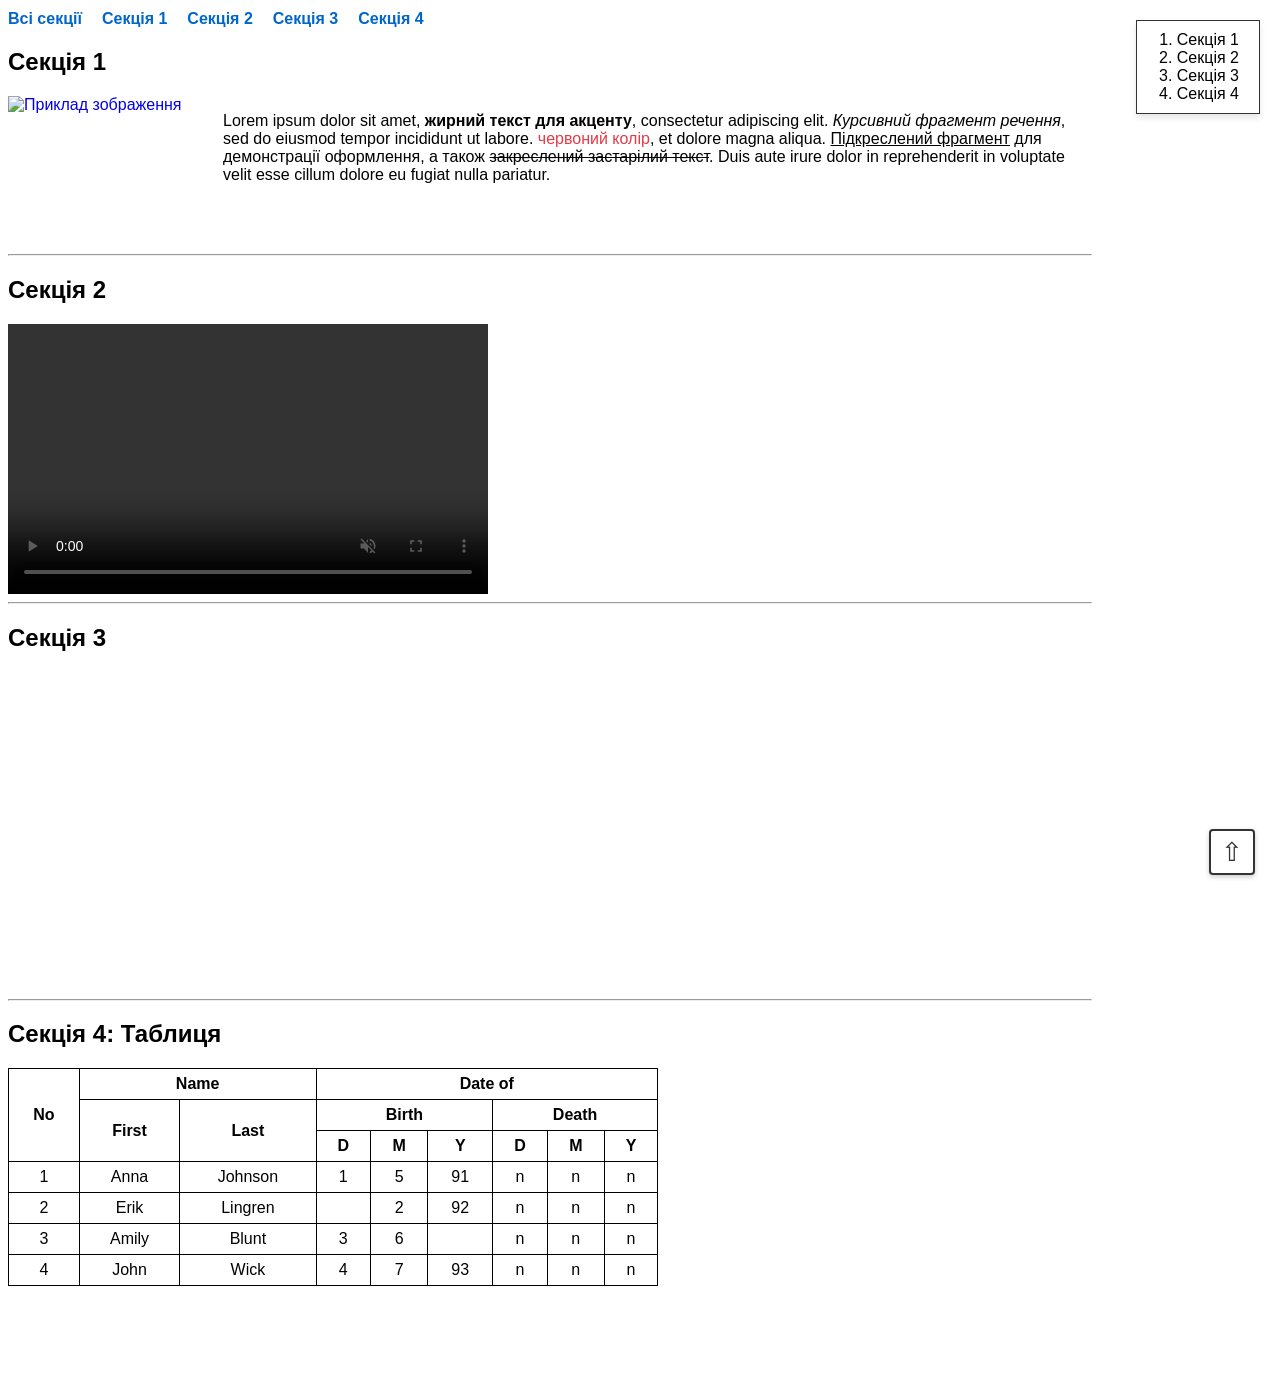
==== index.html @ f06488a3 "Initial commit" ====
<!DOCTYPE html>
<html lang="uk">
<head>
    <meta charset="UTF-8">
    <title>Всі секції — Практична 1.2</title>
    <!-- Підключення спільних та індивідуальних стилів -->
    <link rel="stylesheet" href="shared.css">
    <link rel="stylesheet" href="style.css">
    <link rel="stylesheet" href="section1/section1.css">
    <link rel="stylesheet" href="section2/section2.css">
    <link rel="stylesheet" href="section3/section3.css">
    <link rel="stylesheet" href="section4/section4.css">
</head>
<body>

    <!-- 1. Головна навігація між сторінками -->
    <nav id="main-nav">
        <ul class="main-navigation">
            <li><a href="index.html">Всі секції</a></li>
            <li><a href="section1/section1.html">Секція 1</a></li>
            <li><a href="section2/section2.html">Секція 2</a></li>
            <li><a href="section3/section3.html">Секція 3</a></li>
            <li><a href="section4/section4.html">Секція 4</a></li>
        </ul>
    </nav>

    <!-- 2. Фіксована навігація по секціях поточної сторінки -->
    <nav id="page-nav">
        <ol>
            <li><a href="#section1">Секція 1</a></li>
            <li><a href="#section2">Секція 2</a></li>
            <li><a href="#section3">Секція 3</a></li>
            <li><a href="#section4">Секція 4</a></li>
        </ol>
    </nav>

    <!-- Кнопка повернення вгору -->
    <a href="#main-nav" id="back-to-top" title="Вгору">&#8679;</a>

    <main>
        <!-- Секція 1 -->
        <section id="section1">
            <h2>Секція 1</h2>
            <div class="section1-content">
                <a href="https://google.com" target="_blank">
                    <img 
                        src="https://picsum.photos/200/150" 
                        alt="Приклад зображення" 
                        title="Відкрити Google" 
                        width="200" 
                        height="150"
                    >
                </a>
                <p>
                    Lorem ipsum dolor sit amet, <b>жирний текст для акценту</b>, consectetur adipiscing elit. 
                    <i>Курсивний фрагмент речення</i>, sed do eiusmod tempor incididunt ut labore. 
                    <span class="highlight">червоний колір</span>, et dolore magna aliqua. 
                    <u>Підкреслений фрагмент</u> для демонстрації оформлення, а також 
                    <del>закреслений застарілий текст</del>. Duis aute irure dolor in reprehenderit in voluptate velit esse cillum dolore eu fugiat nulla pariatur.
                </p>
            </div>
        </section>

        <hr>

        <!-- Секція 2 -->
        <section id="section2">
            <h2>Секція 2</h2>
            <video src="big_buck_bunny_720p_1mb.mp4" width="480" height="270" autoplay loop muted controls>
                Ваш браузер не підтримує відтворення відео.
            </video>
        </section>

        <hr>

        <!-- Секція 3 -->
        <section id="section3">
            <h2>Секція 3</h2>
            <iframe 
                width="560" 
                height="315" 
                src="https://www.youtube.com/embed/iXLxaa2UKbU?start=60&end=70&autoplay=1&mute=1&loop=1&playlist=iXLxaa2UKbU" 
                title="YouTube video player" 
                frameborder="0" 
                allow="accelerometer; autoplay; clipboard-write; encrypted-media; gyroscope; picture-in-picture; web-share" 
                referrerpolicy="strict-origin-when-cross-origin" 
                allowfullscreen>
            </iframe>
        </section>

        <hr>

        <!-- Секція 4 (Таблиця) -->
        <section id="section4">
            <h2>Секція 4: Таблиця</h2>
            <table class="custom-table">
                <thead>
                    <tr>
                        <th rowspan="3">No</th>
                        <th colspan="2">Name</th>
                        <th colspan="6">Date of</th>
                    </tr>
                    <tr>
                        <th rowspan="2">First</th>
                        <th rowspan="2">Last</th>
                        <th colspan="3">Birth</th>
                        <th colspan="3">Death</th>
                    </tr>
                    <tr>
                        <th>D</th>
                        <th>M</th>
                        <th>Y</th>
                        <th>D</th>
                        <th>M</th>
                        <th>Y</th>
                    </tr>
                </thead>
                <tbody>
                    <tr>
                        <td>1</td>
                        <td>Anna</td>
                        <td>Johnson</td>
                        <td>1</td>
                        <td>5</td>
                        <td>91</td>
                        <td>n</td>
                        <td>n</td>
                        <td>n</td>
                    </tr>
                    <tr>
                        <td>2</td>
                        <td>Erik</td>
                        <td>Lingren</td>
                        <td></td>
                        <td>2</td>
                        <td>92</td>
                        <td>n</td>
                        <td>n</td>
                        <td>n</td>
                    </tr>
                    <tr>
                        <td>3</td>
                        <td>Amily</td>
                        <td>Blunt</td>
                        <td>3</td>
                        <td>6</td>
                        <td></td>
                        <td>n</td>
                        <td>n</td>
                        <td>n</td>
                    </tr>
                    <tr>
                        <td>4</td>
                        <td>John</td>
                        <td>Wick</td>
                        <td>4</td>
                        <td>7</td>
                        <td>93</td>
                        <td>n</td>
                        <td>n</td>
                        <td>n</td>
                    </tr>
                </tbody>
            </table>
        </section>
    </main>

</body>
</html>
---- shared.css ----
html {
    scroll-behavior: smooth;
    font-family: Arial, sans-serif;
}

ul.main-navigation {
    display: flex;
    gap: 20px;
    list-style-type: none;
    padding: 0;
    margin: 10px 0 20px 0;
}

ul.main-navigation a {
    text-decoration: none;
    color: #0066cc;
    font-weight: bold;
}

ul.main-navigation a:hover {
    text-decoration: underline;
}
---- style.css ----
#page-nav {
    position: fixed;
    top: 20px;
    right: 20px;
    background-color: #ffffff;
    border: 1px solid #333333;
    padding: 10px 20px;
    box-shadow: 0 4px 6px rgba(0, 0, 0, 0.1);
    z-index: 1000;
}

#page-nav ol {
    margin: 0;
    padding-left: 20px;
}

#page-nav a {
    text-decoration: none;
    color: #000;
}

#page-nav a:hover {
    color: #0066cc;
}

#back-to-top {
    position: fixed;
    bottom: 25px;
    right: 25px;
    width: 42px;
    height: 42px;
    border: 2px solid #333;
    background-color: #fff;
    color: #333;
    font-size: 26px;
    display: flex;
    align-items: center;
    justify-content: center;
    text-decoration: none;
    border-radius: 4px;
    box-shadow: 0 2px 5px rgba(0,0,0,0.2);
    z-index: 1000;
}

#back-to-top:hover {
    background-color: #f0f0f0;
}

main {
    margin-right: 180px;
    padding-bottom: 80px;
}
---- section1/section1.css ----
.section1-content {
    overflow: hidden;
}

.section1-content img {
    float: left;
    margin-right: 15px;
}

.highlight {
    color: #e63946;
}
---- section2/section2.css ----
video {
    display: block;
    max-width: 100%;
}
---- section3/section3.css ----
iframe {
    border: none;
}
---- section4/section4.css ----
table.custom-table {
    border-collapse: collapse; 
    width: 650px;             
    text-align: center;
}

table.custom-table, 
table.custom-table th, 
table.custom-table td {
    border: 1px solid black;   
    padding: 6px 10px;
}
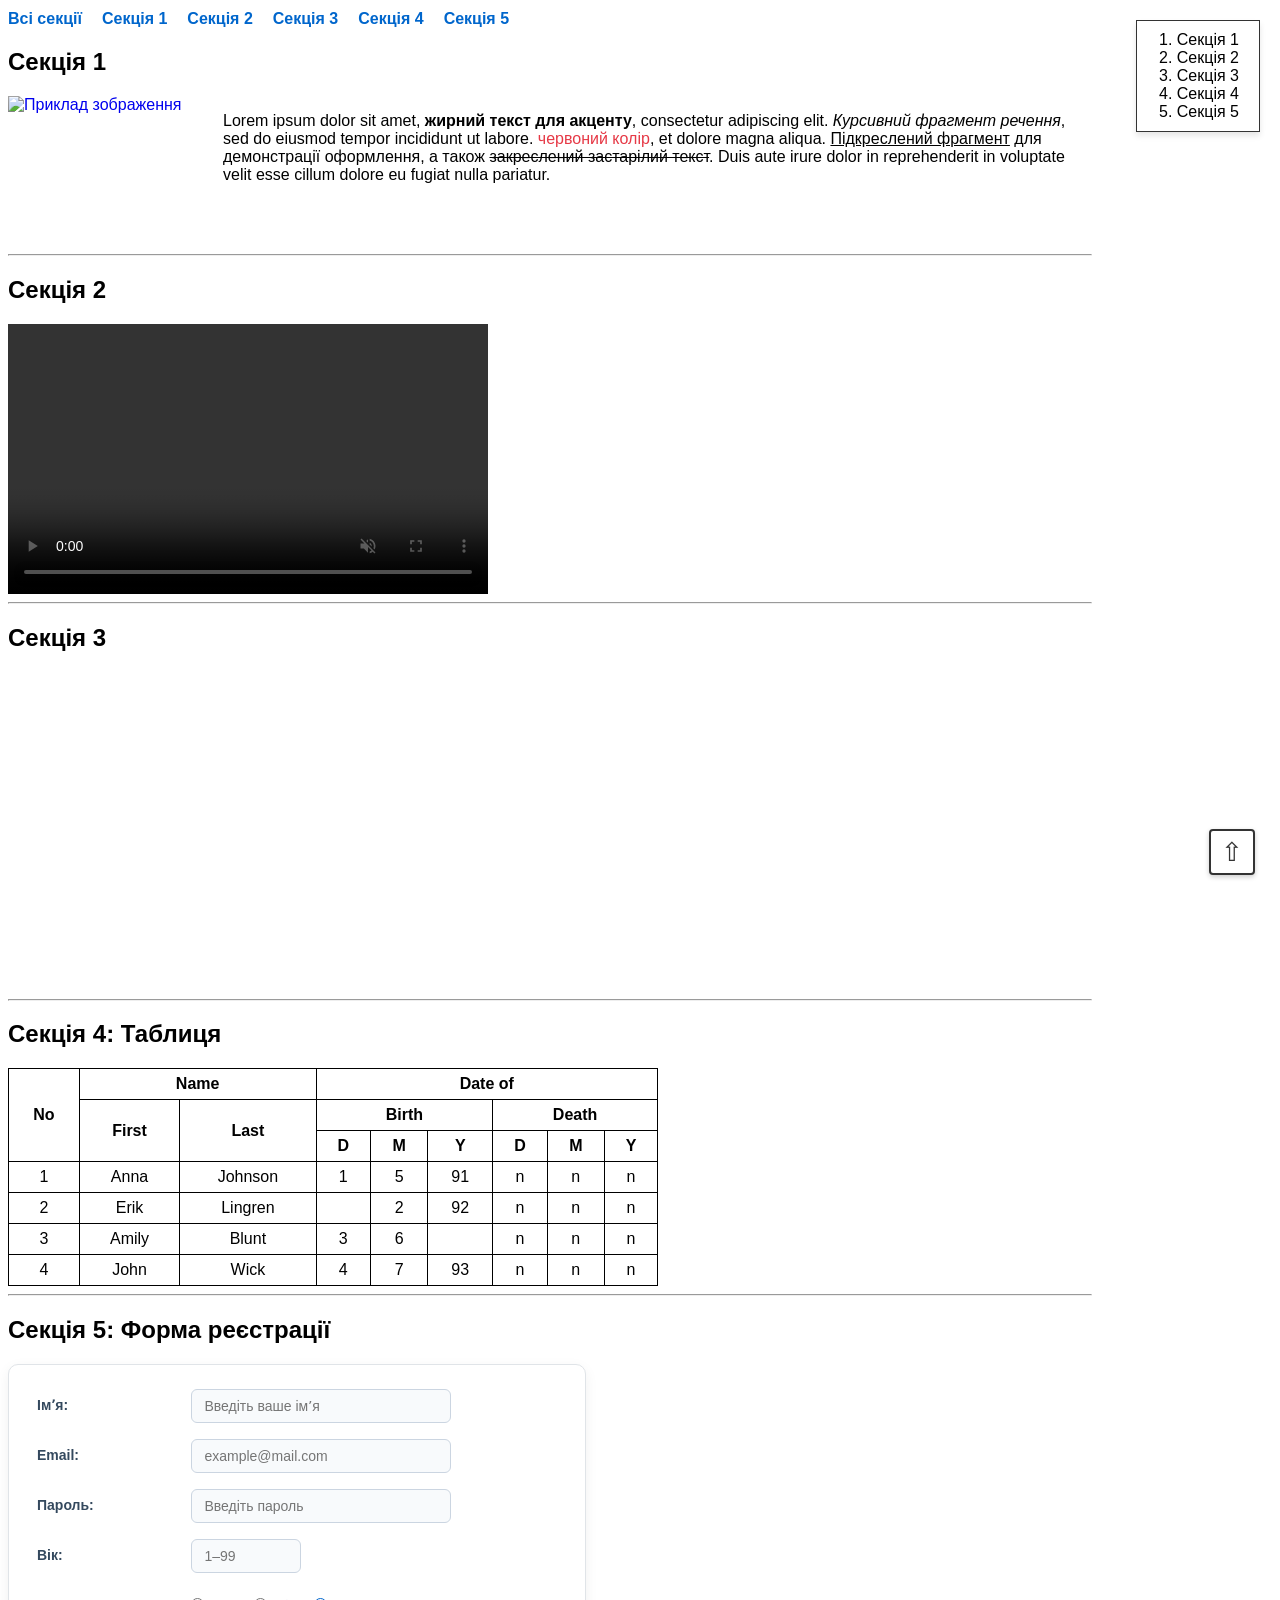
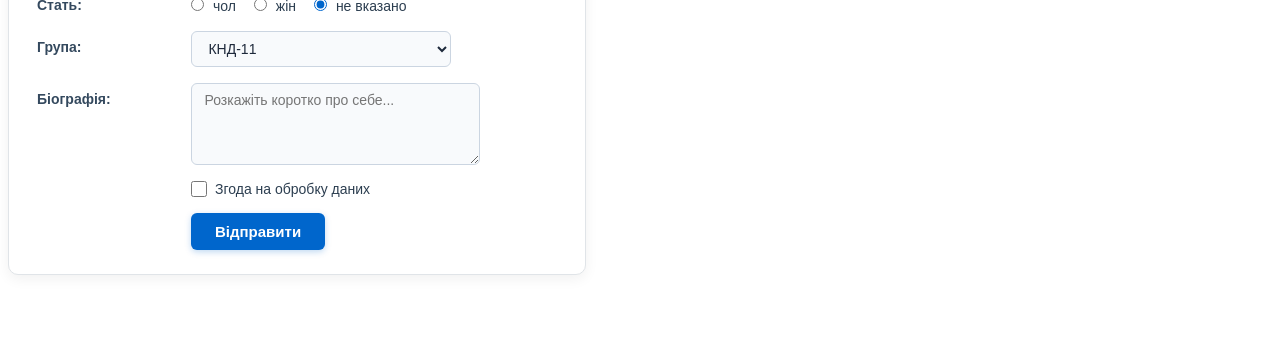
==== commit 15b1c6d5: "Done practice 1.3 - add form; - refactor style.css and index.html; - add section5" ====
--- a/index.html
+++ b/index.html
@@ -2,7 +2,7 @@
 <html lang="uk">
 <head>
     <meta charset="UTF-8">
-    <title>Всі секції — Практична 1.2</title>
+    <title>Всі секції — Практична 1.3</title>
     <!-- Підключення спільних та індивідуальних стилів -->
     <link rel="stylesheet" href="shared.css">
     <link rel="stylesheet" href="style.css">
@@ -10,6 +10,7 @@
     <link rel="stylesheet" href="section2/section2.css">
     <link rel="stylesheet" href="section3/section3.css">
     <link rel="stylesheet" href="section4/section4.css">
+    <link rel="stylesheet" href="section5/section5.css">
 </head>
 <body>
 
@@ -21,6 +22,7 @@
             <li><a href="section2/section2.html">Секція 2</a></li>
             <li><a href="section3/section3.html">Секція 3</a></li>
             <li><a href="section4/section4.html">Секція 4</a></li>
+            <li><a href="section5/section5.html">Секція 5</a></li>
         </ul>
     </nav>
 
@@ -31,6 +33,7 @@
             <li><a href="#section2">Секція 2</a></li>
             <li><a href="#section3">Секція 3</a></li>
             <li><a href="#section4">Секція 4</a></li>
+            <li><a href="#section5">Секція 5</a></li>
         </ol>
     </nav>
 
@@ -163,6 +166,81 @@
                 </tbody>
             </table>
         </section>
+
+        <hr>
+
+        <!-- Секція 5 (Форма) -->
+        <section id="section5">
+            <h2>Секція 5: Форма реєстрації</h2>
+            <form class="registration-form" action="#" method="post">
+                <!-- 1. Імʼя -->
+                <div class="input-row">
+                    <label class="wide-label" for="username">Імʼя:</label>
+                    <input type="text" id="username" name="username" maxlength="20" placeholder="Введіть ваше імʼя" required>
+                </div>
+
+                <!-- 2. Email -->
+                <div class="input-row">
+                    <label class="wide-label" for="email">Email:</label>
+                    <input type="email" id="email" name="email" placeholder="example@mail.com" required>
+                </div>
+
+                <!-- 3. Пароль -->
+                <div class="input-row">
+                    <label class="wide-label" for="password">Пароль:</label>
+                    <input type="password" id="password" name="password" placeholder="Введіть пароль" required>
+                </div>
+
+                <!-- 4. Вік -->
+                <div class="input-row">
+                    <label class="wide-label" for="age">Вік:</label>
+                    <input type="number" id="age" name="age" min="1" max="99" placeholder="1–99">
+                </div>
+
+                <!-- 5. Стать (Radio Buttons) -->
+                <div class="input-row">
+                    <label class="wide-label" for="gender-male">Стать:</label>
+                    <span class="radio-group">
+                        <input type="radio" id="gender-male" name="gender" value="male">
+                        <label for="gender-male">чол</label>
+
+                        <input type="radio" id="gender-female" name="gender" value="female">
+                        <label for="gender-female">жін</label>
+
+                        <input type="radio" id="gender-not-specified" name="gender" value="not_specified" checked>
+                        <label for="gender-not-specified">не вказано</label>
+                    </span>
+                </div>
+
+                <!-- 6. Група (Select) -->
+                <div class="input-row">
+                    <label class="wide-label" for="group">Група:</label>
+                    <select id="group" name="group">
+                        <option value="КНД-11">КНД-11</option>
+                        <option value="КНД-12">КНД-12</option>
+                        <option value="КНД-13">КНД-13</option>
+                        <option value="КНД-14">КНД-14</option>
+                    </select>
+                </div>
+
+                <!-- 7. Біографія (Textarea) -->
+                <div class="input-row">
+                    <label class="wide-label" for="bio">Біографія:</label>
+                    <textarea id="bio" name="bio" rows="4" cols="30" placeholder="Розкажіть коротко про себе..."></textarea>
+                </div>
+
+                <!-- 8. Згода на обробку даних (Checkbox) -->
+                <div class="input-row checkbox-row">
+                    <input type="checkbox" id="consent" name="consent" required>
+                    <label for="consent">Згода на обробку даних</label>
+                </div>
+
+                <!-- 9. Кнопка відправки -->
+                <div class="input-row submit-row">
+                    <button type="submit">Відправити</button>
+                </div>
+            </form>
+        </section>
     </main>
 
 </body>
--- a/style.css
+++ b/style.css
@@ -49,4 +49,142 @@
 main {
     margin-right: 180px;
     padding-bottom: 80px;
+}
+
+/* Стилізація форми (Практична 1.3) */
+.registration-form {
+    max-width: 520px;
+    background-color: #ffffff;
+    padding: 24px 28px;
+    border: 1px solid #e0e4e8;
+    border-radius: 10px;
+    box-shadow: 0 4px 14px rgba(0, 0, 0, 0.06);
+    font-family: 'Segoe UI', Roboto, Arial, sans-serif;
+    color: #2c3e50;
+}
+
+.input-row {
+    margin-bottom: 16px;
+}
+
+.wide-label {
+    display: inline-block;
+    width: 150px;
+    font-weight: 600;
+    font-size: 14px;
+    color: #34495e;
+    vertical-align: top;
+    padding-top: 8px;
+    cursor: pointer;
+}
+
+.input-row input[type="text"],
+.input-row input[type="email"],
+.input-row input[type="password"],
+.input-row input[type="number"],
+.input-row select,
+.input-row textarea {
+    padding: 8px 12px;
+    border: 1px solid #cbd5e1;
+    border-radius: 6px;
+    font-family: inherit;
+    font-size: 14px;
+    color: #1e293b;
+    background-color: #f8fafc;
+    transition: border-color 0.2s ease, box-shadow 0.2s ease, background-color 0.2s ease;
+    box-sizing: border-box;
+}
+
+.input-row input[type="text"],
+.input-row input[type="email"],
+.input-row input[type="password"],
+.input-row select {
+    width: 260px;
+}
+
+.input-row input[type="number"] {
+    width: 110px;
+}
+
+.input-row textarea {
+    vertical-align: top;
+    resize: vertical;
+}
+
+.input-row input[type="text"]:focus,
+.input-row input[type="email"]:focus,
+.input-row input[type="password"]:focus,
+.input-row input[type="number"]:focus,
+.input-row select:focus,
+.input-row textarea:focus {
+    outline: none;
+    border-color: #0066cc;
+    background-color: #ffffff;
+    box-shadow: 0 0 0 3px rgba(0, 102, 204, 0.15);
+}
+
+.radio-group {
+    display: inline-block;
+    padding-top: 8px;
+}
+
+.radio-group input[type="radio"] {
+    margin: 0 4px 0 0;
+    accent-color: #0066cc;
+    cursor: pointer;
+}
+
+.radio-group label {
+    margin-right: 14px;
+    font-size: 14px;
+    cursor: pointer;
+}
+
+.checkbox-row {
+    padding-left: 154px;
+    display: flex;
+    align-items: center;
+    gap: 8px;
+}
+
+.checkbox-row input[type="checkbox"] {
+    width: 16px;
+    height: 16px;
+    accent-color: #0066cc;
+    cursor: pointer;
+    margin: 0;
+}
+
+.checkbox-row label {
+    font-size: 14px;
+    cursor: pointer;
+    user-select: none;
+}
+
+.submit-row {
+    padding-left: 154px;
+    margin-bottom: 0;
+}
+
+.input-row button[type="submit"] {
+    padding: 10px 24px;
+    background-color: #0066cc;
+    color: #ffffff;
+    font-family: inherit;
+    font-size: 15px;
+    font-weight: 600;
+    border: none;
+    border-radius: 6px;
+    cursor: pointer;
+    box-shadow: 0 2px 6px rgba(0, 102, 204, 0.25);
+    transition: background-color 0.2s ease, transform 0.1s ease, box-shadow 0.2s ease;
+}
+
+.input-row button[type="submit"]:hover {
+    background-color: #0052a3;
+    box-shadow: 0 4px 10px rgba(0, 102, 204, 0.35);
+}
+
+.input-row button[type="submit"]:active {
+    transform: translateY(1px);
 }
--- a/section5/section5.css
+++ b/section5/section5.css
@@ -0,0 +1,136 @@
+.registration-form {
+    max-width: 520px;
+    background-color: #ffffff;
+    padding: 24px 28px;
+    border: 1px solid #e0e4e8;
+    border-radius: 10px;
+    box-shadow: 0 4px 14px rgba(0, 0, 0, 0.06);
+    font-family: 'Segoe UI', Roboto, Arial, sans-serif;
+    color: #2c3e50;
+}
+
+.input-row {
+    margin-bottom: 16px;
+}
+
+.wide-label {
+    display: inline-block;
+    width: 150px;
+    font-weight: 600;
+    font-size: 14px;
+    color: #34495e;
+    vertical-align: top;
+    padding-top: 8px;
+    cursor: pointer;
+}
+
+.input-row input[type="text"],
+.input-row input[type="email"],
+.input-row input[type="password"],
+.input-row input[type="number"],
+.input-row select,
+.input-row textarea {
+    padding: 8px 12px;
+    border: 1px solid #cbd5e1;
+    border-radius: 6px;
+    font-family: inherit;
+    font-size: 14px;
+    color: #1e293b;
+    background-color: #f8fafc;
+    transition: border-color 0.2s ease, box-shadow 0.2s ease, background-color 0.2s ease;
+    box-sizing: border-box;
+}
+
+.input-row input[type="text"],
+.input-row input[type="email"],
+.input-row input[type="password"],
+.input-row select {
+    width: 260px;
+}
+
+.input-row input[type="number"] {
+    width: 110px;
+}
+
+.input-row textarea {
+    vertical-align: top;
+    resize: vertical;
+}
+
+.input-row input[type="text"]:focus,
+.input-row input[type="email"]:focus,
+.input-row input[type="password"]:focus,
+.input-row input[type="number"]:focus,
+.input-row select:focus,
+.input-row textarea:focus {
+    outline: none;
+    border-color: #0066cc;
+    background-color: #ffffff;
+    box-shadow: 0 0 0 3px rgba(0, 102, 204, 0.15);
+}
+
+.radio-group {
+    display: inline-block;
+    padding-top: 8px;
+}
+
+.radio-group input[type="radio"] {
+    margin: 0 4px 0 0;
+    accent-color: #0066cc;
+    cursor: pointer;
+}
+
+.radio-group label {
+    margin-right: 14px;
+    font-size: 14px;
+    cursor: pointer;
+}
+
+.checkbox-row {
+    padding-left: 154px;
+    display: flex;
+    align-items: center;
+    gap: 8px;
+}
+
+.checkbox-row input[type="checkbox"] {
+    width: 16px;
+    height: 16px;
+    accent-color: #0066cc;
+    cursor: pointer;
+    margin: 0;
+}
+
+.checkbox-row label {
+    font-size: 14px;
+    cursor: pointer;
+    user-select: none;
+}
+
+.submit-row {
+    padding-left: 154px;
+    margin-bottom: 0;
+}
+
+.input-row button[type="submit"] {
+    padding: 10px 24px;
+    background-color: #0066cc;
+    color: #ffffff;
+    font-family: inherit;
+    font-size: 15px;
+    font-weight: 600;
+    border: none;
+    border-radius: 6px;
+    cursor: pointer;
+    box-shadow: 0 2px 6px rgba(0, 102, 204, 0.25);
+    transition: background-color 0.2s ease, transform 0.1s ease, box-shadow 0.2s ease;
+}
+
+.input-row button[type="submit"]:hover {
+    background-color: #0052a3;
+    box-shadow: 0 4px 10px rgba(0, 102, 204, 0.35);
+}
+
+.input-row button[type="submit"]:active {
+    transform: translateY(1px);
+}
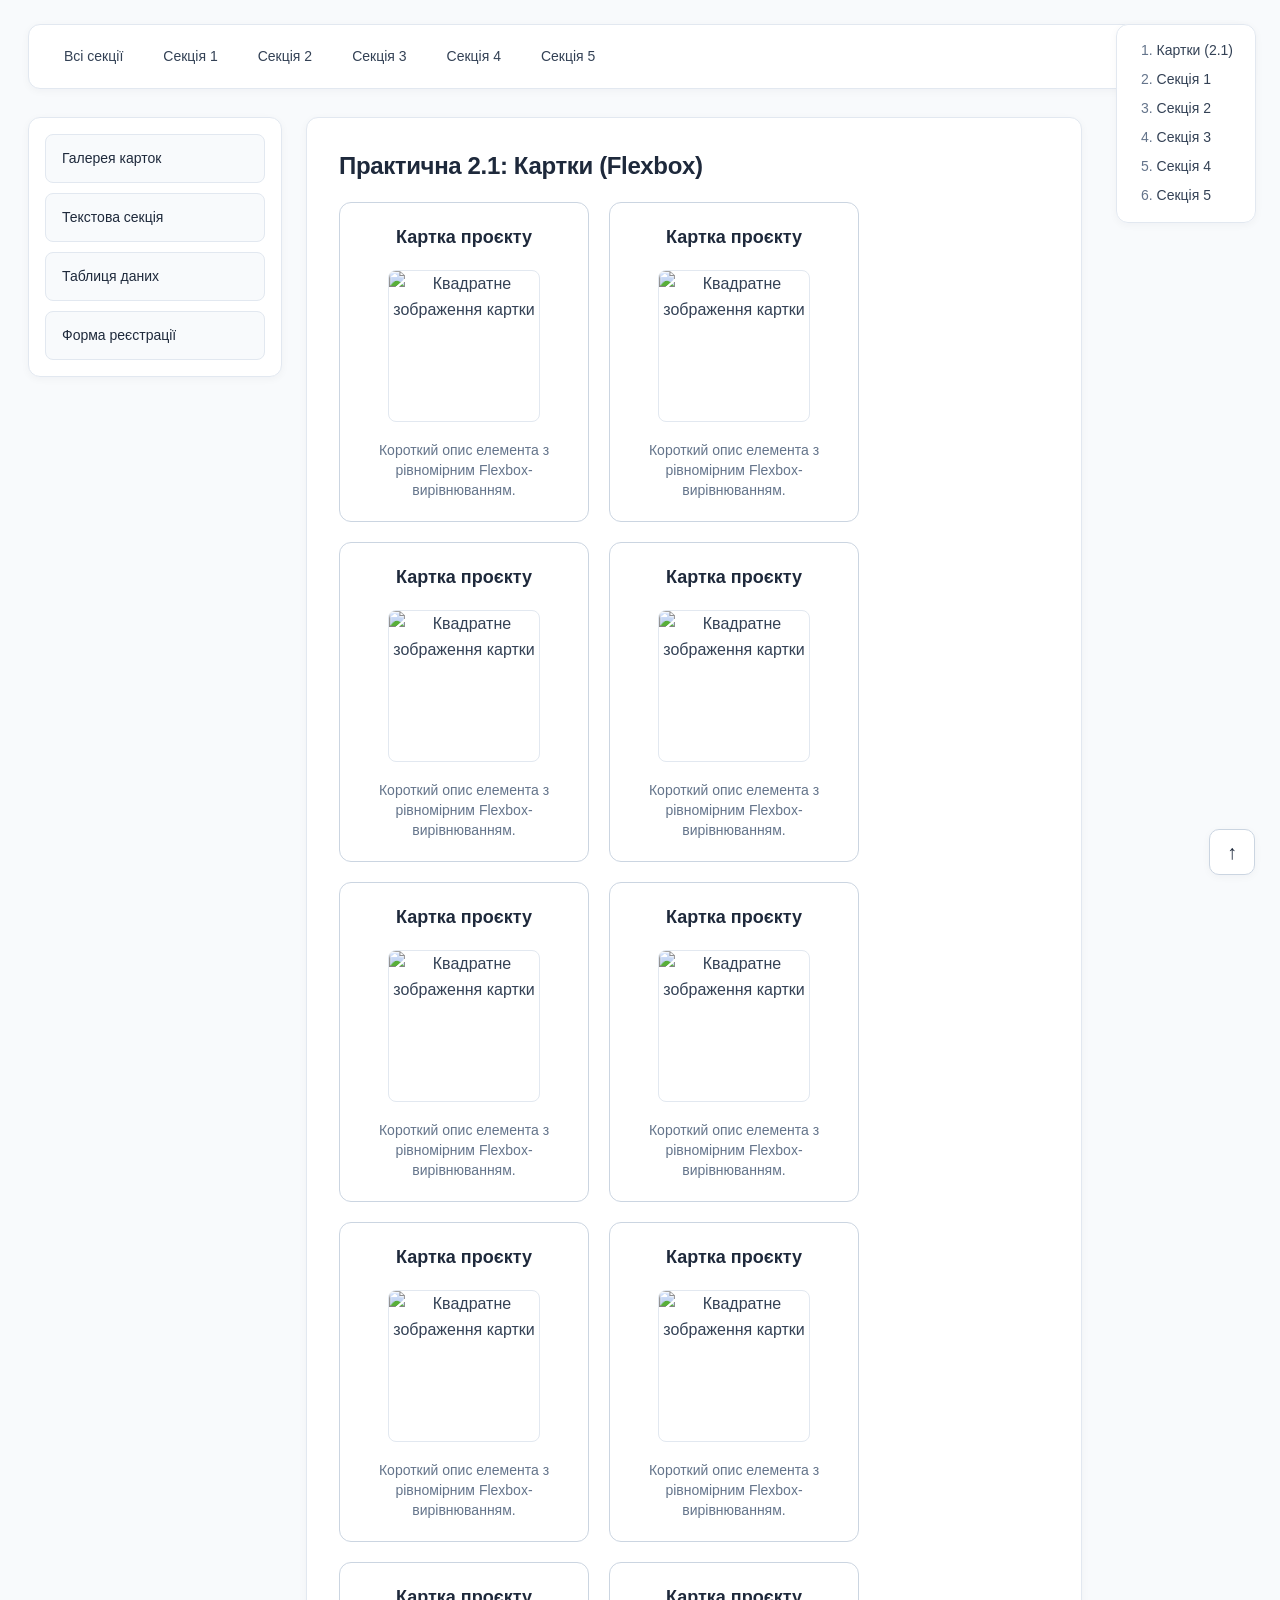
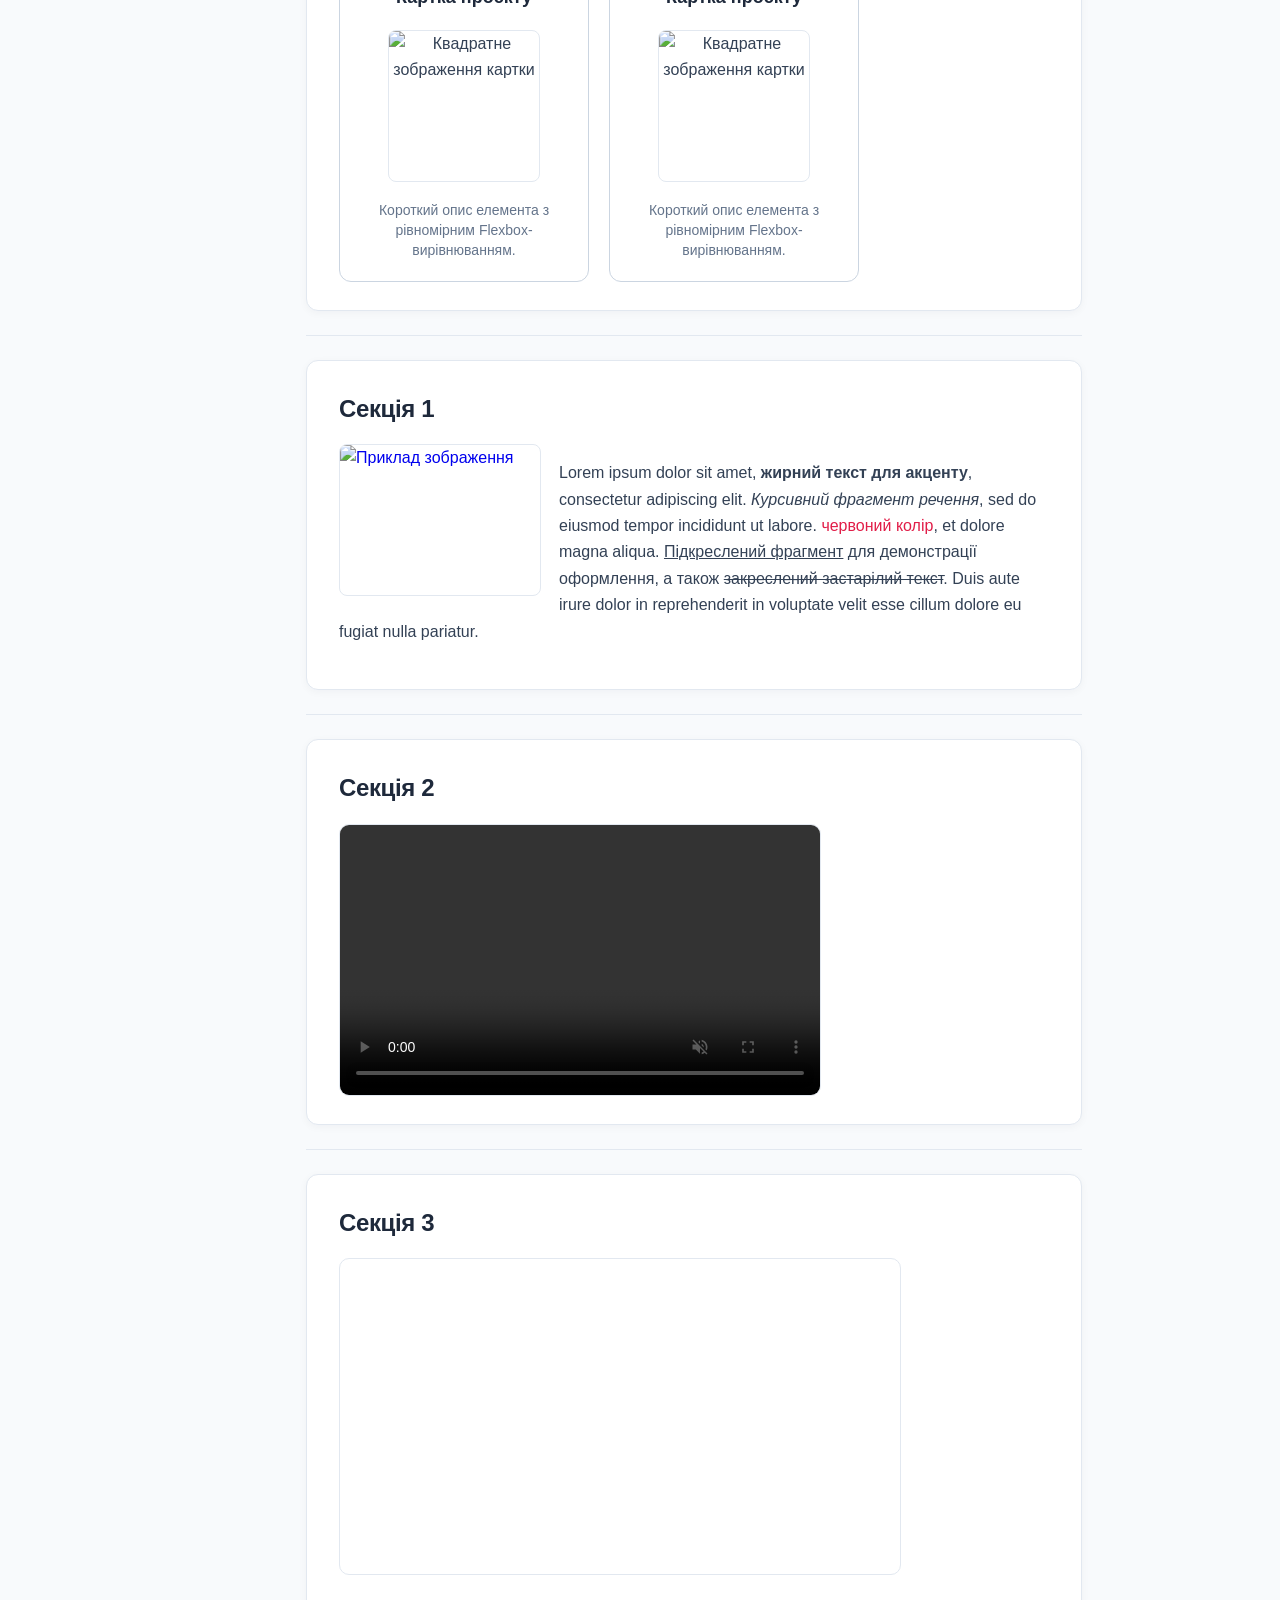
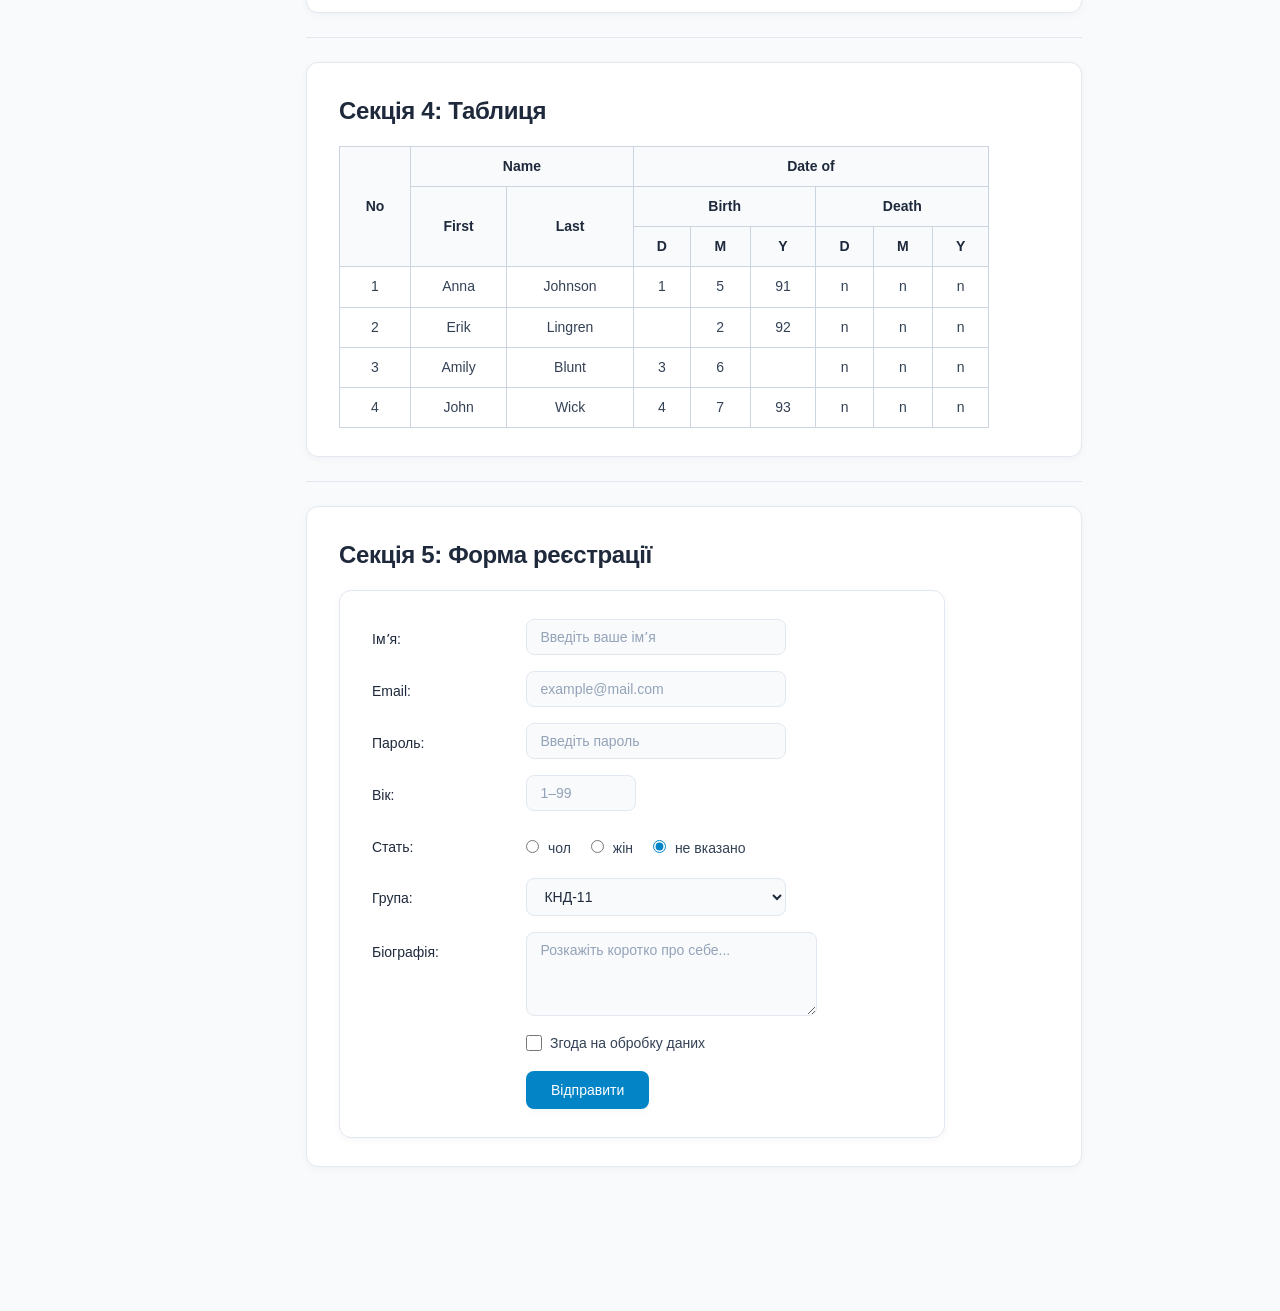
==== commit 5e4de96d: "Done practice 2.1 - add design - add javascript - refactor model of site" ====
--- a/index.html
+++ b/index.html
@@ -2,7 +2,7 @@
 <html lang="uk">
 <head>
     <meta charset="UTF-8">
-    <title>Всі секції — Практична 1.3</title>
+    <title>Всі секції — Практична 2.1</title>
     <!-- Підключення спільних та індивідуальних стилів -->
     <link rel="stylesheet" href="shared.css">
     <link rel="stylesheet" href="style.css">
@@ -29,6 +29,7 @@
     <!-- 2. Фіксована навігація по секціях поточної сторінки -->
     <nav id="page-nav">
         <ol>
+            <li><a href="#cards-section">Картки (2.1)</a></li>
             <li><a href="#section1">Секція 1</a></li>
             <li><a href="#section2">Секція 2</a></li>
             <li><a href="#section3">Секція 3</a></li>
@@ -37,211 +38,245 @@
         </ol>
     </nav>
 
-    <!-- Кнопка повернення вгору -->
-    <a href="#main-nav" id="back-to-top" title="Вгору">&#8679;</a>
-
-    <main>
-        <!-- Секція 1 -->
-        <section id="section1">
-            <h2>Секція 1</h2>
-            <div class="section1-content">
-                <a href="https://google.com" target="_blank">
-                    <img 
-                        src="https://picsum.photos/200/150" 
-                        alt="Приклад зображення" 
-                        title="Відкрити Google" 
-                        width="200" 
-                        height="150"
-                    >
-                </a>
-                <p>
-                    Lorem ipsum dolor sit amet, <b>жирний текст для акценту</b>, consectetur adipiscing elit. 
-                    <i>Курсивний фрагмент речення</i>, sed do eiusmod tempor incididunt ut labore. 
-                    <span class="highlight">червоний колір</span>, et dolore magna aliqua. 
-                    <u>Підкреслений фрагмент</u> для демонстрації оформлення, а також 
-                    <del>закреслений застарілий текст</del>. Duis aute irure dolor in reprehenderit in voluptate velit esse cillum dolore eu fugiat nulla pariatur.
-                </p>
-            </div>
-        </section>
-
-        <hr>
-
-        <!-- Секція 2 -->
-        <section id="section2">
-            <h2>Секція 2</h2>
-            <video src="big_buck_bunny_720p_1mb.mp4" width="480" height="270" autoplay loop muted controls>
-                Ваш браузер не підтримує відтворення відео.
-            </video>
-        </section>
-
-        <hr>
-
-        <!-- Секція 3 -->
-        <section id="section3">
-            <h2>Секція 3</h2>
-            <iframe 
-                width="560" 
-                height="315" 
-                src="https://www.youtube.com/embed/iXLxaa2UKbU?start=60&end=70&autoplay=1&mute=1&loop=1&playlist=iXLxaa2UKbU" 
-                title="YouTube video player" 
-                frameborder="0" 
-                allow="accelerometer; autoplay; clipboard-write; encrypted-media; gyroscope; picture-in-picture; web-share" 
-                referrerpolicy="strict-origin-when-cross-origin" 
-                allowfullscreen>
-            </iframe>
-        </section>
-
-        <hr>
-
-        <!-- Секція 4 (Таблиця) -->
-        <section id="section4">
-            <h2>Секція 4: Таблиця</h2>
-            <table class="custom-table">
-                <thead>
-                    <tr>
-                        <th rowspan="3">No</th>
-                        <th colspan="2">Name</th>
-                        <th colspan="6">Date of</th>
-                    </tr>
-                    <tr>
-                        <th rowspan="2">First</th>
-                        <th rowspan="2">Last</th>
-                        <th colspan="3">Birth</th>
-                        <th colspan="3">Death</th>
-                    </tr>
-                    <tr>
-                        <th>D</th>
-                        <th>M</th>
-                        <th>Y</th>
-                        <th>D</th>
-                        <th>M</th>
-                        <th>Y</th>
-                    </tr>
-                </thead>
-                <tbody>
-                    <tr>
-                        <td>1</td>
-                        <td>Anna</td>
-                        <td>Johnson</td>
-                        <td>1</td>
-                        <td>5</td>
-                        <td>91</td>
-                        <td>n</td>
-                        <td>n</td>
-                        <td>n</td>
-                    </tr>
-                    <tr>
-                        <td>2</td>
-                        <td>Erik</td>
-                        <td>Lingren</td>
-                        <td></td>
-                        <td>2</td>
-                        <td>92</td>
-                        <td>n</td>
-                        <td>n</td>
-                        <td>n</td>
-                    </tr>
-                    <tr>
-                        <td>3</td>
-                        <td>Amily</td>
-                        <td>Blunt</td>
-                        <td>3</td>
-                        <td>6</td>
-                        <td></td>
-                        <td>n</td>
-                        <td>n</td>
-                        <td>n</td>
-                    </tr>
-                    <tr>
-                        <td>4</td>
-                        <td>John</td>
-                        <td>Wick</td>
-                        <td>4</td>
-                        <td>7</td>
-                        <td>93</td>
-                        <td>n</td>
-                        <td>n</td>
-                        <td>n</td>
-                    </tr>
-                </tbody>
-            </table>
-        </section>
-
-        <hr>
-
-        <!-- Секція 5 (Форма) -->
-        <section id="section5">
-            <h2>Секція 5: Форма реєстрації</h2>
-            <form class="registration-form" action="#" method="post">
-                <!-- 1. Імʼя -->
-                <div class="input-row">
-                    <label class="wide-label" for="username">Імʼя:</label>
-                    <input type="text" id="username" name="username" maxlength="20" placeholder="Введіть ваше імʼя" required>
+    <!-- Кнопка швидкого повернення вгору (Back to top) -->
+    <a href="#main-nav" id="back-to-top" title="Вгору">&uarr;</a>
+
+    <!-- Двоколонковий макет: Бічна панель (<aside>) + Головна частина (<main>) -->
+    <div class="page-layout">
+        <!-- Бічна панель зліва з 4 прямокутними пунктами меню у стовпчик -->
+        <aside class="sidebar">
+            <a href="#cards-section" class="sidebar-item">Галерея карток</a>
+            <a href="#section1" class="sidebar-item">Текстова секція</a>
+            <a href="#section4" class="sidebar-item">Таблиця даних</a>
+            <a href="#section5" class="sidebar-item">Форма реєстрації</a>
+        </aside>
+
+        <!-- Головна частина -->
+        <main>
+            <!-- Практична 2.1: Контейнер для карток (Flexbox) -->
+            <section id="cards-section">
+                <h2>Практична 2.1: Картки (Flexbox)</h2>
+                <div class="card-container">
+                    <div class="card">
+                        <div class="card-title">Картка проєкту</div>
+                        <img 
+                            class="card-image" 
+                            src="https://picsum.photos/300/300" 
+                            alt="Квадратне зображення картки" 
+                            width="150" 
+                            height="150"
+                        >
+                        <p class="card-text">Короткий опис елемента з рівномірним Flexbox-вирівнюванням.</p>
+                    </div>
                 </div>
-
-                <!-- 2. Email -->
-                <div class="input-row">
-                    <label class="wide-label" for="email">Email:</label>
-                    <input type="email" id="email" name="email" placeholder="example@mail.com" required>
+            </section>
+
+            <hr>
+
+            <!-- Секція 1 -->
+            <section id="section1">
+                <h2>Секція 1</h2>
+                <div class="section1-content">
+                    <a href="https://google.com" target="_blank">
+                        <img 
+                            src="https://picsum.photos/200/150" 
+                            alt="Приклад зображення" 
+                            title="Відкрити Google" 
+                            width="200" 
+                            height="150"
+                        >
+                    </a>
+                    <p>
+                        Lorem ipsum dolor sit amet, <b>жирний текст для акценту</b>, consectetur adipiscing elit. 
+                        <i>Курсивний фрагмент речення</i>, sed do eiusmod tempor incididunt ut labore. 
+                        <span class="highlight">червоний колір</span>, et dolore magna aliqua. 
+                        <u>Підкреслений фрагмент</u> для демонстрації оформлення, а також 
+                        <del>закреслений застарілий текст</del>. Duis aute irure dolor in reprehenderit in voluptate velit esse cillum dolore eu fugiat nulla pariatur.
+                    </p>
                 </div>
-
-                <!-- 3. Пароль -->
-                <div class="input-row">
-                    <label class="wide-label" for="password">Пароль:</label>
-                    <input type="password" id="password" name="password" placeholder="Введіть пароль" required>
-                </div>
-
-                <!-- 4. Вік -->
-                <div class="input-row">
-                    <label class="wide-label" for="age">Вік:</label>
-                    <input type="number" id="age" name="age" min="1" max="99" placeholder="1–99">
-                </div>
-
-                <!-- 5. Стать (Radio Buttons) -->
-                <div class="input-row">
-                    <label class="wide-label" for="gender-male">Стать:</label>
-                    <span class="radio-group">
-                        <input type="radio" id="gender-male" name="gender" value="male">
-                        <label for="gender-male">чол</label>
-
-                        <input type="radio" id="gender-female" name="gender" value="female">
-                        <label for="gender-female">жін</label>
-
-                        <input type="radio" id="gender-not-specified" name="gender" value="not_specified" checked>
-                        <label for="gender-not-specified">не вказано</label>
-                    </span>
-                </div>
-
-                <!-- 6. Група (Select) -->
-                <div class="input-row">
-                    <label class="wide-label" for="group">Група:</label>
-                    <select id="group" name="group">
-                        <option value="КНД-11">КНД-11</option>
-                        <option value="КНД-12">КНД-12</option>
-                        <option value="КНД-13">КНД-13</option>
-                        <option value="КНД-14">КНД-14</option>
-                    </select>
-                </div>
-
-                <!-- 7. Біографія (Textarea) -->
-                <div class="input-row">
-                    <label class="wide-label" for="bio">Біографія:</label>
-                    <textarea id="bio" name="bio" rows="4" cols="30" placeholder="Розкажіть коротко про себе..."></textarea>
-                </div>
-
-                <!-- 8. Згода на обробку даних (Checkbox) -->
-                <div class="input-row checkbox-row">
-                    <input type="checkbox" id="consent" name="consent" required>
-                    <label for="consent">Згода на обробку даних</label>
-                </div>
-
-                <!-- 9. Кнопка відправки -->
-                <div class="input-row submit-row">
-                    <button type="submit">Відправити</button>
-                </div>
-            </form>
-        </section>
-    </main>
-
+            </section>
+
+            <hr>
+
+            <!-- Секція 2 -->
+            <section id="section2">
+                <h2>Секція 2</h2>
+                <video src="big_buck_bunny_720p_1mb.mp4" width="480" height="270" autoplay loop muted controls>
+                    Ваш браузер не підтримує відтворення відео.
+                </video>
+            </section>
+
+            <hr>
+
+            <!-- Секція 3 -->
+            <section id="section3">
+                <h2>Секція 3</h2>
+                <iframe 
+                    width="560" 
+                    height="315" 
+                    src="https://www.youtube.com/embed/iXLxaa2UKbU?start=60&end=70&autoplay=1&mute=1&loop=1&playlist=iXLxaa2UKbU" 
+                    title="YouTube video player" 
+                    frameborder="0" 
+                    allow="accelerometer; autoplay; clipboard-write; encrypted-media; gyroscope; picture-in-picture; web-share" 
+                    referrerpolicy="strict-origin-when-cross-origin" 
+                    allowfullscreen>
+                </iframe>
+            </section>
+
+            <hr>
+
+            <!-- Секція 4 (Таблиця) -->
+            <section id="section4">
+                <h2>Секція 4: Таблиця</h2>
+                <table class="custom-table">
+                    <thead>
+                        <tr>
+                            <th rowspan="3">No</th>
+                            <th colspan="2">Name</th>
+                            <th colspan="6">Date of</th>
+                        </tr>
+                        <tr>
+                            <th rowspan="2">First</th>
+                            <th rowspan="2">Last</th>
+                            <th colspan="3">Birth</th>
+                            <th colspan="3">Death</th>
+                        </tr>
+                        <tr>
+                            <th>D</th>
+                            <th>M</th>
+                            <th>Y</th>
+                            <th>D</th>
+                            <th>M</th>
+                            <th>Y</th>
+                        </tr>
+                    </thead>
+                    <tbody>
+                        <tr>
+                            <td>1</td>
+                            <td>Anna</td>
+                            <td>Johnson</td>
+                            <td>1</td>
+                            <td>5</td>
+                            <td>91</td>
+                            <td>n</td>
+                            <td>n</td>
+                            <td>n</td>
+                        </tr>
+                        <tr>
+                            <td>2</td>
+                            <td>Erik</td>
+                            <td>Lingren</td>
+                            <td></td>
+                            <td>2</td>
+                            <td>92</td>
+                            <td>n</td>
+                            <td>n</td>
+                            <td>n</td>
+                        </tr>
+                        <tr>
+                            <td>3</td>
+                            <td>Amily</td>
+                            <td>Blunt</td>
+                            <td>3</td>
+                            <td>6</td>
+                            <td></td>
+                            <td>n</td>
+                            <td>n</td>
+                            <td>n</td>
+                        </tr>
+                        <tr>
+                            <td>4</td>
+                            <td>John</td>
+                            <td>Wick</td>
+                            <td>4</td>
+                            <td>7</td>
+                            <td>93</td>
+                            <td>n</td>
+                            <td>n</td>
+                            <td>n</td>
+                        </tr>
+                    </tbody>
+                </table>
+            </section>
+
+            <hr>
+
+            <!-- Секція 5 (Форма) -->
+            <section id="section5">
+                <h2>Секція 5: Форма реєстрації</h2>
+                <form class="registration-form" action="#" method="post">
+                    <!-- 1. Імʼя -->
+                    <div class="input-row">
+                        <label class="wide-label" for="username">Імʼя:</label>
+                        <input type="text" id="username" name="username" maxlength="20" placeholder="Введіть ваше імʼя" required>
+                    </div>
+
+                    <!-- 2. Email -->
+                    <div class="input-row">
+                        <label class="wide-label" for="email">Email:</label>
+                        <input type="email" id="email" name="email" placeholder="example@mail.com" required>
+                    </div>
+
+                    <!-- 3. Пароль -->
+                    <div class="input-row">
+                        <label class="wide-label" for="password">Пароль:</label>
+                        <input type="password" id="password" name="password" placeholder="Введіть пароль" required>
+                    </div>
+
+                    <!-- 4. Вік -->
+                    <div class="input-row">
+                        <label class="wide-label" for="age">Вік:</label>
+                        <input type="number" id="age" name="age" min="1" max="99" placeholder="1–99">
+                    </div>
+
+                    <!-- 5. Стать (Radio Buttons) -->
+                    <div class="input-row">
+                        <label class="wide-label" for="gender-male">Стать:</label>
+                        <span class="radio-group">
+                            <input type="radio" id="gender-male" name="gender" value="male">
+                            <label for="gender-male">чол</label>
+
+                            <input type="radio" id="gender-female" name="gender" value="female">
+                            <label for="gender-female">жін</label>
+
+                            <input type="radio" id="gender-not-specified" name="gender" value="not_specified" checked>
+                            <label for="gender-not-specified">не вказано</label>
+                        </span>
+                    </div>
+
+                    <!-- 6. Група (Select) -->
+                    <div class="input-row">
+                        <label class="wide-label" for="group">Група:</label>
+                        <select id="group" name="group">
+                            <option value="КНД-11">КНД-11</option>
+                            <option value="КНД-12">КНД-12</option>
+                            <option value="КНД-13">КНД-13</option>
+                            <option value="КНД-14">КНД-14</option>
+                        </select>
+                    </div>
+
+                    <!-- 7. Біографія (Textarea) -->
+                    <div class="input-row">
+                        <label class="wide-label" for="bio">Біографія:</label>
+                        <textarea id="bio" name="bio" rows="4" cols="30" placeholder="Розкажіть коротко про себе..."></textarea>
+                    </div>
+
+                    <!-- 8. Згода на обробку даних (Checkbox) -->
+                    <div class="input-row checkbox-row">
+                        <input type="checkbox" id="consent" name="consent" required>
+                        <label for="consent">Згода на обробку даних</label>
+                    </div>
+
+                    <!-- 9. Кнопка відправки -->
+                    <div class="input-row submit-row">
+                        <button type="submit">Відправити</button>
+                    </div>
+                </form>
+            </section>
+        </main>
+    </div>
+
+    <!-- Підключення скрипта для дублювання карток (Практична 2.1) -->
+    <script src="script.js"></script>
 </body>
 </html>
--- a/shared.css
+++ b/shared.css
@@ -1,22 +1,121 @@
+:root {
+    /* Фони та поверхні (Airy Backgrounds) */
+    --bg-canvas: #F8FAFC;
+    --bg-surface: #FFFFFF;
+    --bg-subtle: #F1F5F9;
+
+    /* Текст (М'який графітовий та нейтральний сірий) */
+    --text-primary: #1E293B;
+    --text-body: #334155;
+    --text-muted: #64748B;
+    --text-subtle: #94A3B8;
+
+    /* Делікатний акцент (Спокійний небесно-блакитний) */
+    --accent-primary: #0284C7;
+    --accent-hover: #0369A1;
+    --accent-soft: #F0F9FF;
+    --accent-border: #BAE6FD;
+
+    /* Тонкі межі (1px) */
+    --border-light: #E2E8F0;
+    --border-hover: #CBD5E1;
+
+    /* Радіуси заокруглень (8–12px) */
+    --radius-sm: 8px;
+    --radius-md: 10px;
+    --radius-lg: 12px;
+
+    /* Відступи */
+    --space-xs: 8px;
+    --space-sm: 12px;
+    --space-md: 20px;
+    --space-lg: 32px;
+
+    /* М'які ледь помітні тіні та переходи */
+    --shadow-subtle: 0 2px 8px rgba(15, 23, 42, 0.04);
+    --shadow-hover: 0 6px 18px rgba(15, 23, 42, 0.07);
+    --transition-base: all 0.2s ease;
+
+    /* Типографіка */
+    --font-sans: 'Inter', -apple-system, BlinkMacSystemFont, 'Segoe UI', Roboto, sans-serif;
+}
+
 html {
     scroll-behavior: smooth;
-    font-family: Arial, sans-serif;
+    font-family: var(--font-sans);
+    background-color: var(--bg-canvas);
+    color: var(--text-body);
+    line-height: 1.65;
+}
+
+body {
+    max-width: 1280px;
+    margin: 0 auto;
+    padding: 24px 28px 80px;
+}
+
+h1, h2, h3 {
+    color: var(--text-primary);
+    font-weight: 600;
+    letter-spacing: -0.015em;
+    margin-top: 0;
+    margin-bottom: 16px;
+}
+
+section {
+    background-color: var(--bg-surface);
+    border: 1px solid var(--border-light);
+    border-radius: var(--radius-lg);
+    padding: 28px 32px;
+    margin-bottom: 24px;
+    box-shadow: var(--shadow-subtle);
+    transition: var(--transition-base);
+}
+
+section:hover {
+    border-color: var(--border-hover);
+    box-shadow: var(--shadow-hover);
+}
+
+hr {
+    border: none;
+    border-top: 1px solid var(--border-light);
+    margin: 24px 0;
+}
+
+#main-nav {
+    background-color: var(--bg-surface);
+    border: 1px solid var(--border-light);
+    border-radius: var(--radius-lg);
+    padding: 12px 20px;
+    margin-bottom: 28px;
+    box-shadow: var(--shadow-subtle);
 }
 
 ul.main-navigation {
     display: flex;
-    gap: 20px;
+    flex-wrap: wrap;
+    gap: 10px;
     list-style-type: none;
     padding: 0;
-    margin: 10px 0 20px 0;
+    margin: 0;
 }
 
 ul.main-navigation a {
+    display: inline-block;
     text-decoration: none;
-    color: #0066cc;
-    font-weight: bold;
+    color: var(--text-body);
+    font-weight: 500;
+    font-size: 14px;
+    padding: 7px 14px;
+    border-radius: var(--radius-sm);
+    border: 1px solid transparent;
+    transition: var(--transition-base);
 }
 
 ul.main-navigation a:hover {
-    text-decoration: underline;
+    color: var(--accent-primary);
+    background-color: var(--accent-soft);
+    border-color: var(--accent-border);
+    transform: translateY(-2px);
 }
--- a/style.css
+++ b/style.css
@@ -1,66 +1,237 @@
+/* ==========================================================================
+   CLEAN & LIGHTWEIGHT DESIGN SYSTEM + ПРАКТИЧНА РОБОТА 2.1 (Flexbox & Cards)
+   ========================================================================== */
+
+:root {
+    --bg-canvas: #F8FAFC;
+    --bg-surface: #FFFFFF;
+    --bg-subtle: #F1F5F9;
+    --text-primary: #1E293B;
+    --text-body: #334155;
+    --text-muted: #64748B;
+    --text-subtle: #94A3B8;
+    --accent-primary: #0284C7;
+    --accent-hover: #0369A1;
+    --accent-soft: #F0F9FF;
+    --accent-border: #BAE6FD;
+    --border-light: #E2E8F0;
+    --border-hover: #CBD5E1;
+    --radius-sm: 8px;
+    --radius-md: 10px;
+    --radius-lg: 12px;
+    --shadow-subtle: 0 2px 8px rgba(15, 23, 42, 0.04);
+    --shadow-hover: 0 6px 18px rgba(15, 23, 42, 0.07);
+    --transition-base: all 0.2s ease;
+    --font-sans: 'Inter', -apple-system, BlinkMacSystemFont, 'Segoe UI', Roboto, sans-serif;
+}
+
+/* ==========================================================================
+   1. АРХІТЕКТУРА СТОРІНКИ: БІЧНА ПАНЕЛЬ (<aside>) + ГОЛОВНА ЧАСТИНА (<main>)
+   ========================================================================== */
+
+.page-layout {
+    display: flex;
+    align-items: flex-start;
+    gap: 24px;
+    margin-right: 170px;
+}
+
+/* Бічна панель (<aside>) з 4 прямокутними пунктами меню у стовпчик */
+aside.sidebar {
+    width: 220px;
+    flex-shrink: 0;
+    position: sticky;
+    top: 24px;
+    background-color: var(--bg-surface);
+    border: 1px solid var(--border-light);
+    border-radius: var(--radius-lg);
+    padding: 16px;
+    box-shadow: var(--shadow-subtle);
+    display: flex;
+    flex-direction: column;
+    gap: 10px;
+}
+
+.sidebar-item {
+    display: block;
+    padding: 12px 16px;
+    background-color: var(--bg-canvas);
+    border: 1px solid var(--border-light);
+    border-radius: var(--radius-sm);
+    color: var(--text-primary);
+    font-size: 14px;
+    font-weight: 500;
+    text-decoration: none;
+    text-align: left;
+    transition: var(--transition-base);
+}
+
+.sidebar-item:hover {
+    background-color: var(--accent-soft);
+    border-color: var(--accent-border);
+    color: var(--accent-primary);
+    transform: translateY(-2px);
+    box-shadow: var(--shadow-subtle);
+}
+
+main {
+    flex: 1;
+    min-width: 0;
+    padding-bottom: 40px;
+}
+
+/* ==========================================================================
+   2. КОНТЕЙНЕР КАРТОК (.card-container) ТА КАРТКА (.card) — ПРАКТИЧНА 2.1
+   ========================================================================== */
+
+.card-container {
+    display: flex;
+    flex-wrap: wrap;
+    gap: 20px;
+}
+
+.card {
+    width: 250px;
+    height: 320px;
+    box-sizing: border-box;
+    background-color: var(--bg-surface);
+    border: 1px solid var(--border-hover);
+    border-radius: var(--radius-lg);
+    padding: 20px 16px;
+    display: flex;
+    flex-direction: column;
+    align-items: center;
+    justify-content: space-between;
+    text-align: center;
+    transition: box-shadow 0.25s ease, transform 0.25s ease, border-color 0.25s ease;
+}
+
+.card:hover {
+    cursor: pointer;
+    box-shadow: 0 8px 16px rgba(0, 0, 0, 0.15);
+    border-color: var(--accent-border);
+    transform: translateY(-2px);
+}
+
+.card-title {
+    font-weight: bold;
+    font-size: 18px;
+    color: var(--text-primary);
+    margin: 0;
+}
+
+.card-image,
+.card img {
+    width: 150px;
+    height: 150px;
+    aspect-ratio: 1 / 1;
+    object-fit: cover;
+    border-radius: var(--radius-sm);
+    border: 1px solid var(--border-light);
+    display: block;
+}
+
+.card-text,
+.card p {
+    margin: 0;
+    font-size: 14px;
+    line-height: 1.45;
+    color: var(--text-muted);
+}
+
+/* ==========================================================================
+   3. ФІКСОВАНА НАВІГАЦІЯ ТА КНОПКА ПОВЕРНЕННЯ ВГОРУ («Back to top»)
+   ========================================================================== */
+
 #page-nav {
     position: fixed;
-    top: 20px;
-    right: 20px;
-    background-color: #ffffff;
-    border: 1px solid #333333;
-    padding: 10px 20px;
-    box-shadow: 0 4px 6px rgba(0, 0, 0, 0.1);
+    top: 24px;
+    right: 24px;
+    background-color: rgba(255, 255, 255, 0.92);
+    backdrop-filter: blur(10px);
+    -webkit-backdrop-filter: blur(10px);
+    border: 1px solid var(--border-light);
+    border-radius: var(--radius-lg);
+    padding: 14px 22px;
+    box-shadow: var(--shadow-subtle);
     z-index: 1000;
+    transition: var(--transition-base);
+}
+
+#page-nav:hover {
+    border-color: var(--border-hover);
+    box-shadow: var(--shadow-hover);
 }
 
 #page-nav ol {
     margin: 0;
-    padding-left: 20px;
+    padding-left: 18px;
+    color: var(--text-muted);
+    font-size: 14px;
+}
+
+#page-nav li {
+    margin-bottom: 6px;
+}
+
+#page-nav li:last-child {
+    margin-bottom: 0;
 }
 
 #page-nav a {
     text-decoration: none;
-    color: #000;
+    color: var(--text-body);
+    font-weight: 500;
+    transition: var(--transition-base);
 }
 
 #page-nav a:hover {
-    color: #0066cc;
-}
-
+    color: var(--accent-primary);
+}
+
+/* Кнопка повернення вгору («Back to top») */
 #back-to-top {
     position: fixed;
     bottom: 25px;
     right: 25px;
-    width: 42px;
-    height: 42px;
-    border: 2px solid #333;
-    background-color: #fff;
-    color: #333;
-    font-size: 26px;
+    width: 44px;
+    height: 44px;
+    border: 1px solid var(--border-hover);
+    background-color: var(--bg-surface);
+    color: var(--text-primary);
+    font-size: 20px;
+    font-weight: bold;
     display: flex;
     align-items: center;
     justify-content: center;
     text-decoration: none;
-    border-radius: 4px;
-    box-shadow: 0 2px 5px rgba(0,0,0,0.2);
+    border-radius: var(--radius-md);
+    box-shadow: var(--shadow-subtle);
     z-index: 1000;
+    transition: var(--transition-base);
 }
 
 #back-to-top:hover {
-    background-color: #f0f0f0;
-}
-
-main {
-    margin-right: 180px;
-    padding-bottom: 80px;
-}
-
-/* Стилізація форми (Практична 1.3) */
+    background-color: var(--accent-soft);
+    border-color: var(--accent-border);
+    color: var(--accent-primary);
+    transform: translateY(-2px);
+    box-shadow: var(--shadow-hover);
+}
+
+/* ==========================================================================
+   4. СТИЛІЗАЦІЯ ФОРМИ (Практична 1.3)
+   ========================================================================== */
+
 .registration-form {
-    max-width: 520px;
-    background-color: #ffffff;
-    padding: 24px 28px;
-    border: 1px solid #e0e4e8;
-    border-radius: 10px;
-    box-shadow: 0 4px 14px rgba(0, 0, 0, 0.06);
-    font-family: 'Segoe UI', Roboto, Arial, sans-serif;
-    color: #2c3e50;
+    max-width: 540px;
+    background-color: var(--bg-surface);
+    padding: 28px 32px;
+    border: 1px solid var(--border-light);
+    border-radius: var(--radius-lg);
+    box-shadow: var(--shadow-subtle);
+    font-family: var(--font-sans);
+    color: var(--text-body);
 }
 
 .input-row {
@@ -70,11 +241,11 @@
 .wide-label {
     display: inline-block;
     width: 150px;
-    font-weight: 600;
-    font-size: 14px;
-    color: #34495e;
+    font-weight: 500;
+    font-size: 14px;
+    color: var(--text-primary);
     vertical-align: top;
-    padding-top: 8px;
+    padding-top: 9px;
     cursor: pointer;
 }
 
@@ -84,15 +255,20 @@
 .input-row input[type="number"],
 .input-row select,
 .input-row textarea {
-    padding: 8px 12px;
-    border: 1px solid #cbd5e1;
-    border-radius: 6px;
+    padding: 9px 13px;
+    border: 1px solid var(--border-light);
+    border-radius: var(--radius-sm);
     font-family: inherit;
     font-size: 14px;
-    color: #1e293b;
-    background-color: #f8fafc;
-    transition: border-color 0.2s ease, box-shadow 0.2s ease, background-color 0.2s ease;
+    color: var(--text-primary);
+    background-color: var(--bg-canvas);
+    transition: var(--transition-base);
     box-sizing: border-box;
+}
+
+.input-row input::placeholder,
+.input-row textarea::placeholder {
+    color: var(--text-subtle);
 }
 
 .input-row input[type="text"],
@@ -118,9 +294,9 @@
 .input-row select:focus,
 .input-row textarea:focus {
     outline: none;
-    border-color: #0066cc;
-    background-color: #ffffff;
-    box-shadow: 0 0 0 3px rgba(0, 102, 204, 0.15);
+    border-color: var(--accent-primary);
+    background-color: var(--bg-surface);
+    box-shadow: 0 0 0 3px rgba(2, 132, 199, 0.12);
 }
 
 .radio-group {
@@ -130,13 +306,14 @@
 
 .radio-group input[type="radio"] {
     margin: 0 4px 0 0;
-    accent-color: #0066cc;
+    accent-color: var(--accent-primary);
     cursor: pointer;
 }
 
 .radio-group label {
-    margin-right: 14px;
-    font-size: 14px;
+    margin-right: 16px;
+    font-size: 14px;
+    color: var(--text-body);
     cursor: pointer;
 }
 
@@ -150,13 +327,14 @@
 .checkbox-row input[type="checkbox"] {
     width: 16px;
     height: 16px;
-    accent-color: #0066cc;
+    accent-color: var(--accent-primary);
     cursor: pointer;
     margin: 0;
 }
 
 .checkbox-row label {
     font-size: 14px;
+    color: var(--text-body);
     cursor: pointer;
     user-select: none;
 }
@@ -168,23 +346,36 @@
 
 .input-row button[type="submit"] {
     padding: 10px 24px;
-    background-color: #0066cc;
-    color: #ffffff;
+    background-color: var(--accent-primary);
+    color: #FFFFFF;
     font-family: inherit;
-    font-size: 15px;
-    font-weight: 600;
-    border: none;
-    border-radius: 6px;
-    cursor: pointer;
-    box-shadow: 0 2px 6px rgba(0, 102, 204, 0.25);
-    transition: background-color 0.2s ease, transform 0.1s ease, box-shadow 0.2s ease;
+    font-size: 14px;
+    font-weight: 500;
+    border: 1px solid transparent;
+    border-radius: var(--radius-sm);
+    cursor: pointer;
+    box-shadow: var(--shadow-subtle);
+    transition: var(--transition-base);
 }
 
 .input-row button[type="submit"]:hover {
-    background-color: #0052a3;
-    box-shadow: 0 4px 10px rgba(0, 102, 204, 0.35);
+    background-color: var(--accent-hover);
+    transform: translateY(-2px);
+    box-shadow: var(--shadow-hover);
 }
 
 .input-row button[type="submit"]:active {
-    transform: translateY(1px);
+    transform: translateY(0);
+}
+
+@media (max-width: 960px) {
+    .page-layout {
+        flex-direction: column;
+        margin-right: 0;
+    }
+
+    aside.sidebar {
+        width: 100%;
+        position: static;
+    }
 }
--- a/section1/section1.css
+++ b/section1/section1.css
@@ -4,9 +4,11 @@
 
 .section1-content img {
     float: left;
-    margin-right: 15px;
+    margin-right: 18px;
+    border-radius: 8px;
+    border: 1px solid #E2E8F0;
 }
 
 .highlight {
-    color: #e63946;
+    color: #E11D48;
 }
--- a/section2/section2.css
+++ b/section2/section2.css
@@ -1,4 +1,6 @@
 video {
     display: block;
     max-width: 100%;
+    border-radius: 10px;
+    border: 1px solid #E2E8F0;
 }
--- a/section3/section3.css
+++ b/section3/section3.css
@@ -1,3 +1,4 @@
 iframe {
-    border: none;
+    border: 1px solid #E2E8F0;
+    border-radius: 10px;
 }
--- a/section4/section4.css
+++ b/section4/section4.css
@@ -2,11 +2,24 @@
     border-collapse: collapse; 
     width: 650px;             
     text-align: center;
+    background-color: #FFFFFF;
+    color: #334155;
+    font-size: 14px;
+}
+
+table.custom-table th {
+    background-color: #F8FAFC;
+    color: #1E293B;
+    font-weight: 600;
 }
 
 table.custom-table, 
 table.custom-table th, 
 table.custom-table td {
-    border: 1px solid black;   
-    padding: 6px 10px;
+    border: 1px solid #CBD5E1;   
+    padding: 8px 12px;
+}
+
+table.custom-table tbody tr:hover {
+    background-color: #F0F9FF;
 }
--- a/section5/section5.css
+++ b/section5/section5.css
@@ -1,12 +1,12 @@
 .registration-form {
-    max-width: 520px;
-    background-color: #ffffff;
-    padding: 24px 28px;
-    border: 1px solid #e0e4e8;
-    border-radius: 10px;
-    box-shadow: 0 4px 14px rgba(0, 0, 0, 0.06);
-    font-family: 'Segoe UI', Roboto, Arial, sans-serif;
-    color: #2c3e50;
+    max-width: 540px;
+    background-color: var(--bg-surface, #FFFFFF);
+    padding: 28px 32px;
+    border: 1px solid var(--border-light, #E2E8F0);
+    border-radius: var(--radius-lg, 12px);
+    box-shadow: var(--shadow-subtle, 0 2px 8px rgba(15, 23, 42, 0.04));
+    font-family: var(--font-sans, 'Inter', sans-serif);
+    color: var(--text-body, #334155);
 }
 
 .input-row {
@@ -16,11 +16,11 @@
 .wide-label {
     display: inline-block;
     width: 150px;
-    font-weight: 600;
+    font-weight: 500;
     font-size: 14px;
-    color: #34495e;
+    color: var(--text-primary, #1E293B);
     vertical-align: top;
-    padding-top: 8px;
+    padding-top: 9px;
     cursor: pointer;
 }
 
@@ -30,15 +30,20 @@
 .input-row input[type="number"],
 .input-row select,
 .input-row textarea {
-    padding: 8px 12px;
-    border: 1px solid #cbd5e1;
-    border-radius: 6px;
+    padding: 9px 13px;
+    border: 1px solid var(--border-light, #E2E8F0);
+    border-radius: var(--radius-sm, 8px);
     font-family: inherit;
     font-size: 14px;
-    color: #1e293b;
-    background-color: #f8fafc;
-    transition: border-color 0.2s ease, box-shadow 0.2s ease, background-color 0.2s ease;
+    color: var(--text-primary, #1E293B);
+    background-color: var(--bg-canvas, #F8FAFC);
+    transition: all 0.2s ease;
     box-sizing: border-box;
+}
+
+.input-row input::placeholder,
+.input-row textarea::placeholder {
+    color: var(--text-subtle, #94A3B8);
 }
 
 .input-row input[type="text"],
@@ -64,9 +69,9 @@
 .input-row select:focus,
 .input-row textarea:focus {
     outline: none;
-    border-color: #0066cc;
-    background-color: #ffffff;
-    box-shadow: 0 0 0 3px rgba(0, 102, 204, 0.15);
+    border-color: var(--accent-primary, #0284C7);
+    background-color: var(--bg-surface, #FFFFFF);
+    box-shadow: 0 0 0 3px rgba(2, 132, 199, 0.12);
 }
 
 .radio-group {
@@ -76,13 +81,14 @@
 
 .radio-group input[type="radio"] {
     margin: 0 4px 0 0;
-    accent-color: #0066cc;
+    accent-color: var(--accent-primary, #0284C7);
     cursor: pointer;
 }
 
 .radio-group label {
-    margin-right: 14px;
+    margin-right: 16px;
     font-size: 14px;
+    color: var(--text-body, #334155);
     cursor: pointer;
 }
 
@@ -96,13 +102,14 @@
 .checkbox-row input[type="checkbox"] {
     width: 16px;
     height: 16px;
-    accent-color: #0066cc;
+    accent-color: var(--accent-primary, #0284C7);
     cursor: pointer;
     margin: 0;
 }
 
 .checkbox-row label {
     font-size: 14px;
+    color: var(--text-body, #334155);
     cursor: pointer;
     user-select: none;
 }
@@ -114,23 +121,24 @@
 
 .input-row button[type="submit"] {
     padding: 10px 24px;
-    background-color: #0066cc;
-    color: #ffffff;
+    background-color: var(--accent-primary, #0284C7);
+    color: #FFFFFF;
     font-family: inherit;
-    font-size: 15px;
-    font-weight: 600;
-    border: none;
-    border-radius: 6px;
+    font-size: 14px;
+    font-weight: 500;
+    border: 1px solid transparent;
+    border-radius: var(--radius-sm, 8px);
     cursor: pointer;
-    box-shadow: 0 2px 6px rgba(0, 102, 204, 0.25);
-    transition: background-color 0.2s ease, transform 0.1s ease, box-shadow 0.2s ease;
+    box-shadow: var(--shadow-subtle, 0 2px 8px rgba(15, 23, 42, 0.04));
+    transition: all 0.2s ease;
 }
 
 .input-row button[type="submit"]:hover {
-    background-color: #0052a3;
-    box-shadow: 0 4px 10px rgba(0, 102, 204, 0.35);
+    background-color: var(--accent-hover, #0369A1);
+    transform: translateY(-2px);
+    box-shadow: var(--shadow-hover, 0 6px 18px rgba(15, 23, 42, 0.07));
 }
 
 .input-row button[type="submit"]:active {
-    transform: translateY(1px);
+    transform: translateY(0);
 }
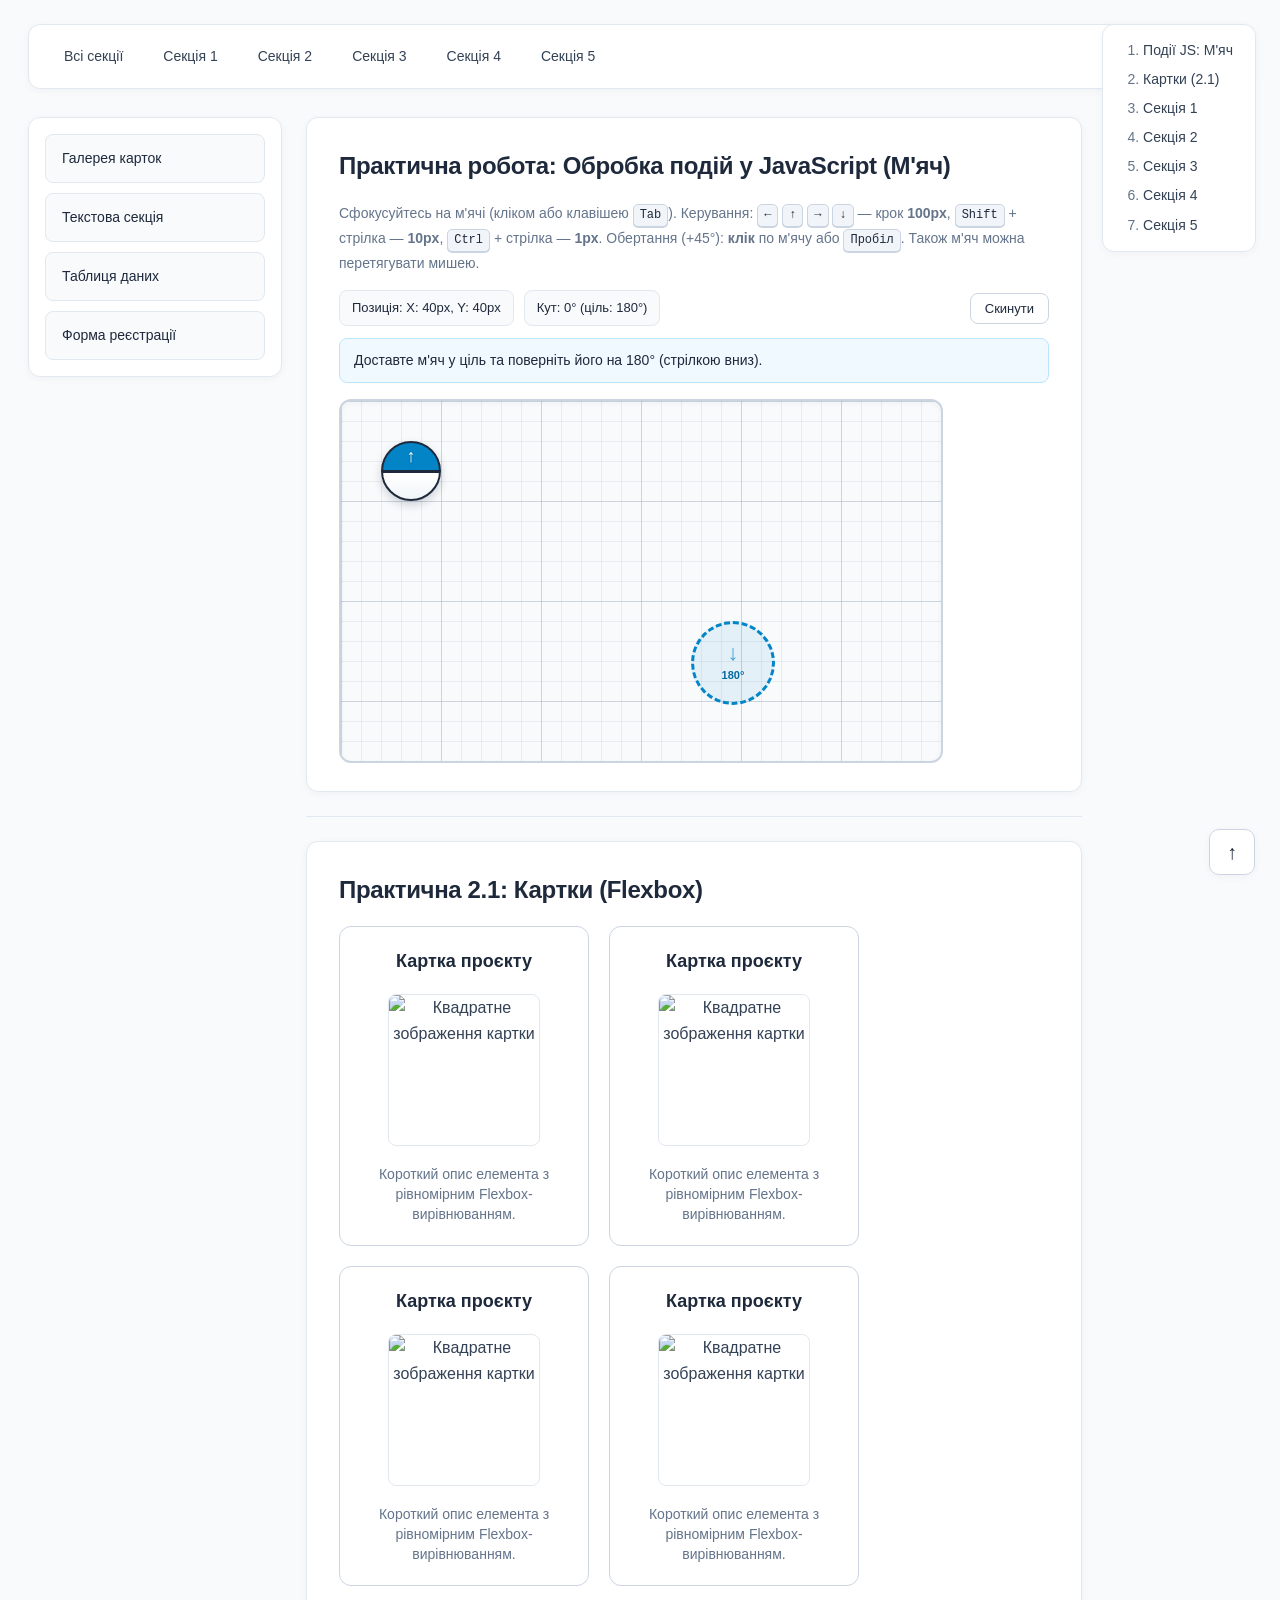
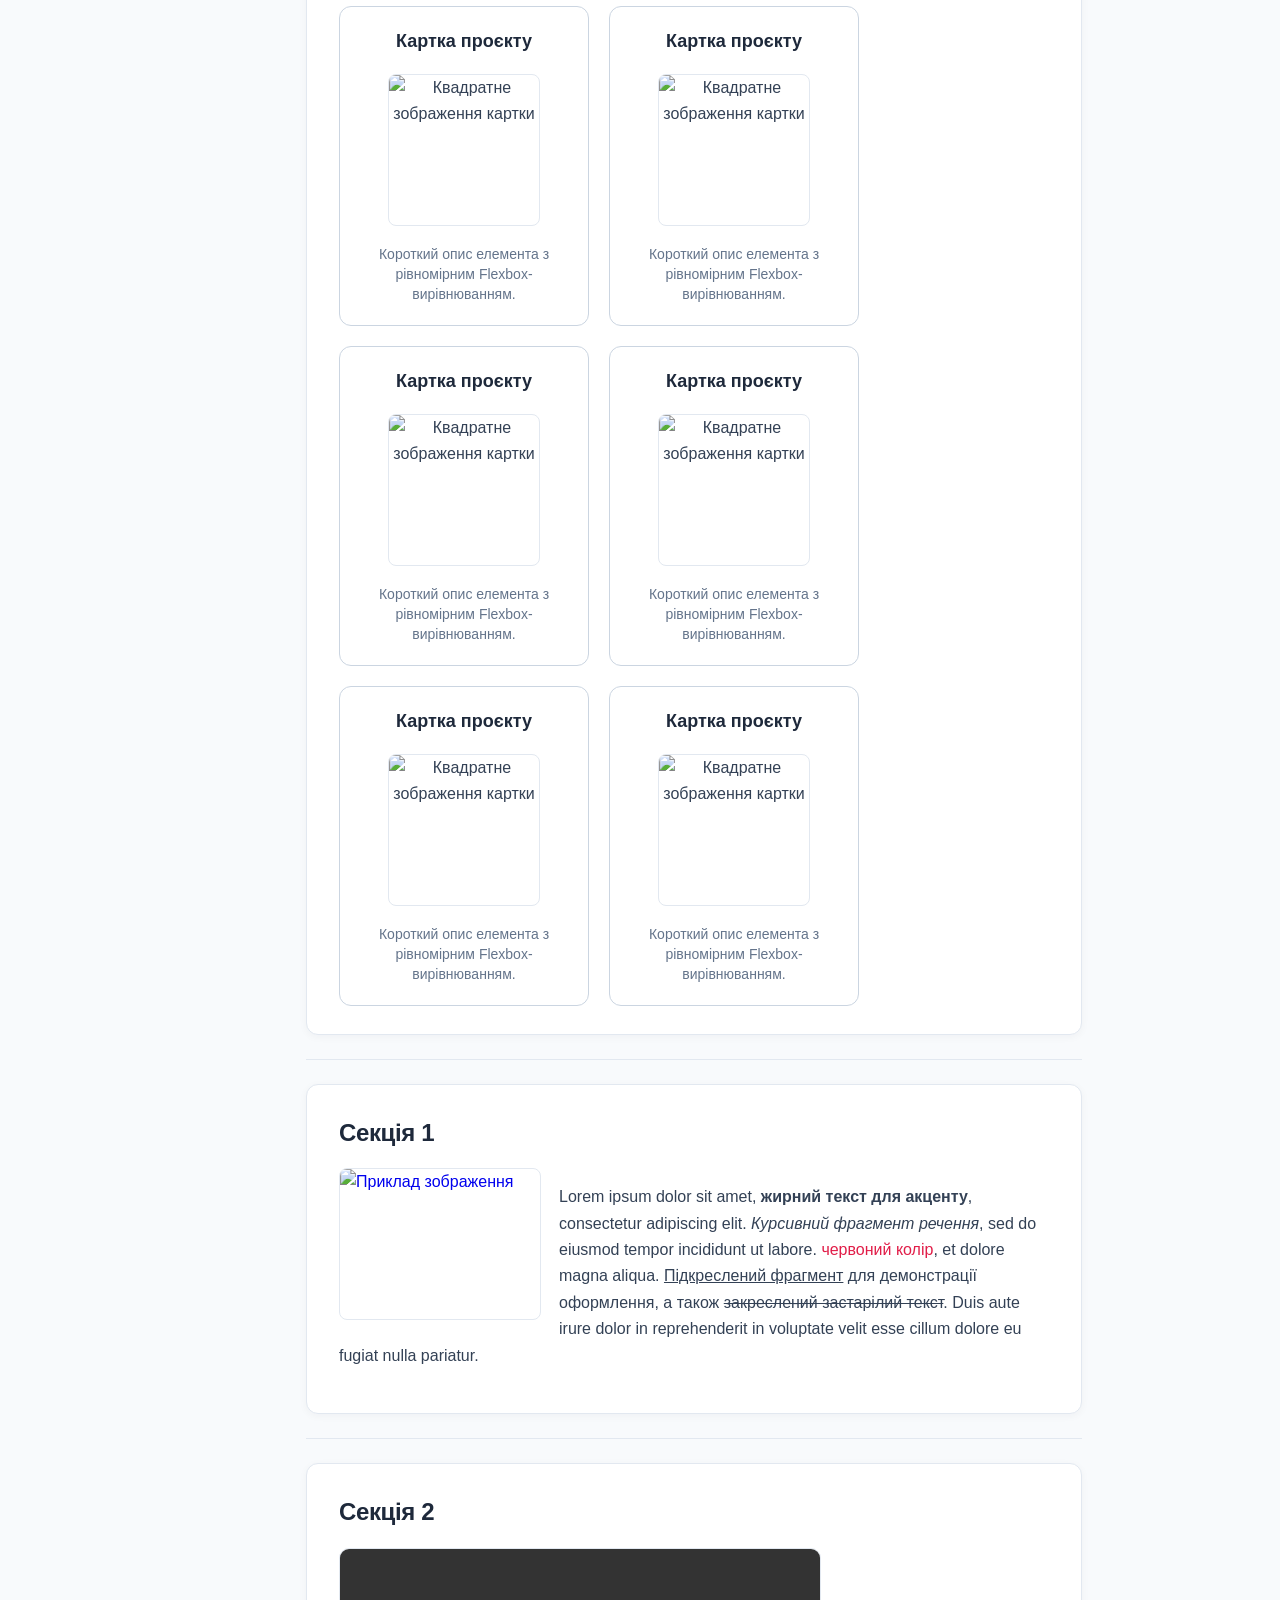
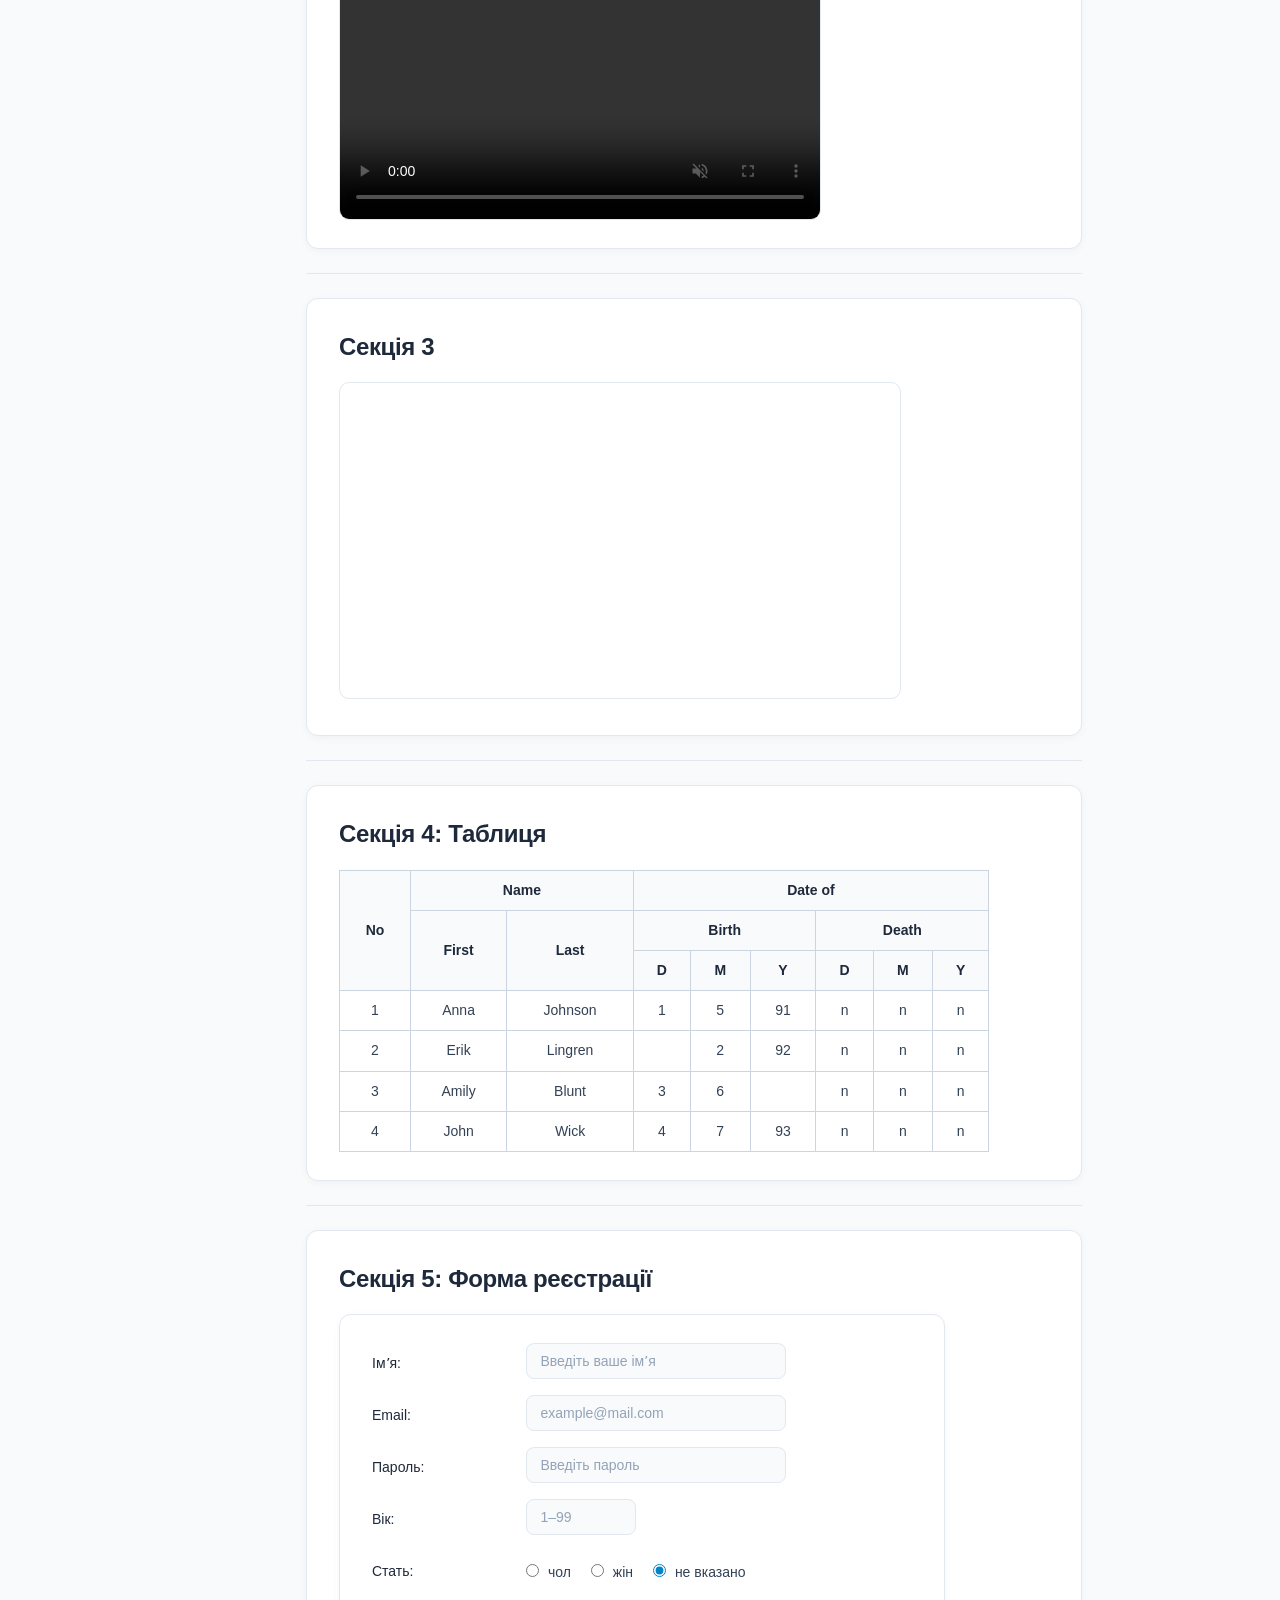
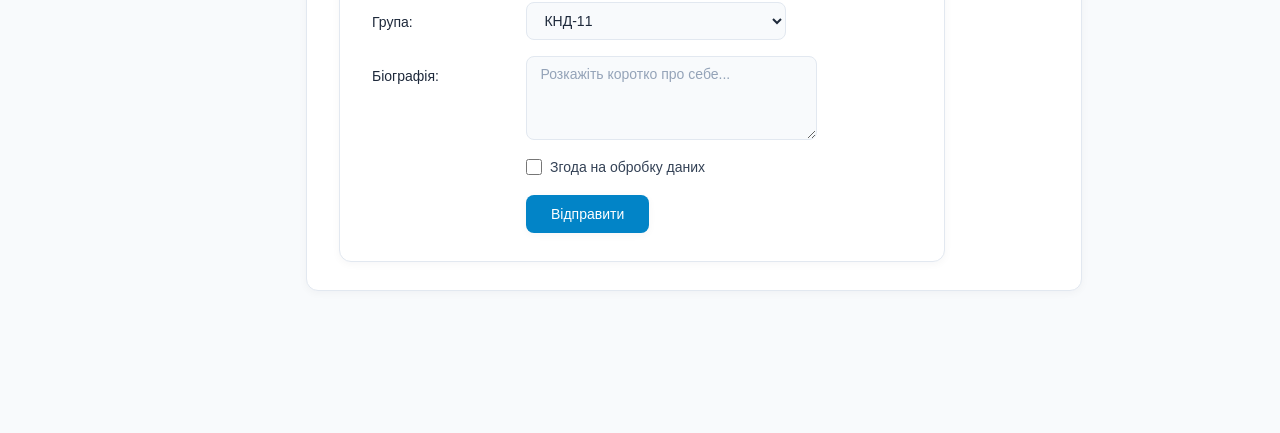
==== commit 64c8dfec: "Done practice 2.2 (JS Events)     - add ball section and target area to index.html and style.css    " ====
--- a/index.html
+++ b/index.html
@@ -2,7 +2,7 @@
 <html lang="uk">
 <head>
     <meta charset="UTF-8">
-    <title>Всі секції — Практична 2.1</title>
+    <title>Всі секції — Практична 2.1 та Події JS</title>
     <!-- Підключення спільних та індивідуальних стилів -->
     <link rel="stylesheet" href="shared.css">
     <link rel="stylesheet" href="style.css">
@@ -29,6 +29,7 @@
     <!-- 2. Фіксована навігація по секціях поточної сторінки -->
     <nav id="page-nav">
         <ol>
+            <li><a href="#ball-section">Події JS: М'яч</a></li>
             <li><a href="#cards-section">Картки (2.1)</a></li>
             <li><a href="#section1">Секція 1</a></li>
             <li><a href="#section2">Секція 2</a></li>
@@ -53,6 +54,48 @@
 
         <!-- Головна частина -->
         <main>
+            <!-- Практична робота: Обробка подій у JavaScript (М'яч) -->
+            <section id="ball-section">
+                <h2>Практична робота: Обробка подій у JavaScript (М'яч)</h2>
+                <p class="ball-instructions">
+                    Сфокусуйтесь на м'ячі (кліком або клавішею <kbd>Tab</kbd>).
+                    Керування: <kbd>&larr;</kbd> <kbd>&uarr;</kbd> <kbd>&rarr;</kbd> <kbd>&darr;</kbd> — крок <strong>100px</strong>,
+                    <kbd>Shift</kbd> + стрілка — <strong>10px</strong>,
+                    <kbd>Ctrl</kbd> + стрілка — <strong>1px</strong>.
+                    Обертання (+45&deg;): <strong>клік</strong> по м'ячу або <kbd>Пробіл</kbd>.
+                    Також м'яч можна перетягувати мишею.
+                </p>
+
+                <div class="ball-hud">
+                    <div class="ball-metrics">
+                        <span class="ball-metric" id="ball-coords">Позиція: X: 40px, Y: 40px</span>
+                        <span class="ball-metric" id="ball-angle">Кут: 0&deg; (ціль: 180&deg;)</span>
+                    </div>
+                    <button type="button" class="ball-reset-btn" id="ball-reset">Скинути</button>
+                </div>
+
+                <div class="ball-status" id="ball-status" role="status" aria-live="polite">
+                    Доставте м'яч у ціль та поверніть його на 180&deg; (стрілкою вниз).
+                </div>
+
+                <div class="ball-field" id="ball-field">
+                    <div class="ball-target" id="ball-target" aria-label="Ціль для м'яча (потрібний кут 180 градусів)">
+                        <span class="ball-target-arrow" aria-hidden="true">&darr;</span>
+                        <span class="ball-target-label">180&deg;</span>
+                    </div>
+                    <div
+                        class="ball"
+                        tabindex="0"
+                        role="application"
+                        aria-label="Ігровий м'яч. Стрілки для руху, Пробіл або клік для обертання, перетягування мишею."
+                    >
+                        <span class="ball-marker" aria-hidden="true">&uarr;</span>
+                    </div>
+                </div>
+            </section>
+
+            <hr>
+
             <!-- Практична 2.1: Контейнер для карток (Flexbox) -->
             <section id="cards-section">
                 <h2>Практична 2.1: Картки (Flexbox)</h2>
--- a/style.css
+++ b/style.css
@@ -378,4 +378,219 @@
         width: 100%;
         position: static;
     }
+}
+
+/* ==========================================================================
+   5. ПРАКТИЧНА РОБОТА: ОБРОБКА ПОДІЙ У JAVASCRIPT (М'ЯЧ)
+   ========================================================================== */
+
+.ball-instructions {
+    margin: 0 0 16px;
+    font-size: 14px;
+    color: var(--text-muted);
+    line-height: 1.6;
+}
+
+.ball-instructions kbd {
+    display: inline-block;
+    padding: 1px 6px;
+    font-family: ui-monospace, SFMono-Regular, Menlo, Monaco, Consolas, monospace;
+    font-size: 12px;
+    color: var(--text-primary);
+    background-color: var(--bg-subtle);
+    border: 1px solid var(--border-hover);
+    border-radius: 5px;
+    box-shadow: 0 1px 0 var(--border-hover);
+}
+
+.ball-hud {
+    display: flex;
+    flex-wrap: wrap;
+    align-items: center;
+    justify-content: space-between;
+    gap: 12px;
+    margin-bottom: 12px;
+}
+
+.ball-metrics {
+    display: flex;
+    flex-wrap: wrap;
+    gap: 10px;
+}
+
+.ball-metric {
+    display: inline-flex;
+    align-items: center;
+    padding: 6px 12px;
+    background-color: var(--bg-canvas);
+    border: 1px solid var(--border-light);
+    border-radius: var(--radius-sm);
+    font-size: 13px;
+    font-weight: 500;
+    color: var(--text-primary);
+}
+
+.ball-reset-btn {
+    padding: 7px 14px;
+    background-color: var(--bg-surface);
+    color: var(--text-primary);
+    font-family: inherit;
+    font-size: 13px;
+    font-weight: 500;
+    border: 1px solid var(--border-hover);
+    border-radius: var(--radius-sm);
+    cursor: pointer;
+    transition: var(--transition-base);
+}
+
+.ball-reset-btn:hover {
+    background-color: var(--accent-soft);
+    border-color: var(--accent-border);
+    color: var(--accent-primary);
+}
+
+.ball-status {
+    padding: 10px 14px;
+    margin-bottom: 16px;
+    background-color: var(--accent-soft);
+    border: 1px solid var(--accent-border);
+    border-radius: var(--radius-sm);
+    color: var(--text-primary);
+    font-size: 14px;
+    font-weight: 500;
+    transition: var(--transition-base);
+}
+
+.ball-status--warning {
+    background-color: #FFFBEB;
+    border-color: #FCD34D;
+    color: #92400E;
+}
+
+.ball-status--success {
+    background-color: #ECFDF5;
+    border-color: #6EE7B7;
+    color: #065F46;
+}
+
+.ball-field {
+    position: relative;
+    width: 100%;
+    max-width: 600px;
+    height: 360px;
+    background-color: var(--bg-canvas);
+    background-image:
+        linear-gradient(to right, rgba(148, 163, 184, 0.16) 1px, transparent 1px),
+        linear-gradient(to bottom, rgba(148, 163, 184, 0.16) 1px, transparent 1px),
+        linear-gradient(to right, rgba(148, 163, 184, 0.32) 1px, transparent 1px),
+        linear-gradient(to bottom, rgba(148, 163, 184, 0.32) 1px, transparent 1px);
+    background-size: 20px 20px, 20px 20px, 100px 100px, 100px 100px;
+    border: 2px solid var(--border-hover);
+    border-radius: var(--radius-lg);
+    overflow: hidden;
+    user-select: none;
+    box-shadow: inset 0 2px 6px rgba(15, 23, 42, 0.04);
+}
+
+.ball-target {
+    position: absolute;
+    left: 350px;
+    top: 220px;
+    width: 84px;
+    height: 84px;
+    box-sizing: border-box;
+    border-radius: 50%;
+    border: 3px dashed var(--accent-primary);
+    background-color: rgba(2, 132, 199, 0.08);
+    display: flex;
+    flex-direction: column;
+    align-items: center;
+    justify-content: center;
+    pointer-events: none;
+    transition: background-color 0.25s ease, border-color 0.25s ease, box-shadow 0.25s ease;
+}
+
+.ball-target-arrow {
+    font-size: 22px;
+    line-height: 1;
+    color: var(--accent-primary);
+    opacity: 0.7;
+}
+
+.ball-target-label {
+    font-size: 11px;
+    font-weight: 700;
+    color: var(--accent-hover);
+    margin-top: 2px;
+}
+
+.ball-target--almost {
+    border-color: #F59E0B;
+    background-color: rgba(245, 158, 11, 0.15);
+    box-shadow: 0 0 0 4px rgba(245, 158, 11, 0.18);
+}
+
+.ball-target--won {
+    border-style: solid;
+    border-color: #10B981;
+    background-color: rgba(16, 185, 129, 0.18);
+    box-shadow: 0 0 0 6px rgba(16, 185, 129, 0.22);
+}
+
+.ball {
+    position: absolute;
+    left: 40px;
+    top: 40px;
+    width: 60px;
+    height: 60px;
+    box-sizing: border-box;
+    border-radius: 50%;
+    background: linear-gradient(180deg, #0284C7 0%, #0284C7 48%, #1E293B 48%, #1E293B 54%, #FFFFFF 54%, #F1F5F9 100%);
+    border: 2px solid #1E293B;
+    box-shadow: 0 4px 10px rgba(15, 23, 42, 0.18);
+    display: flex;
+    align-items: flex-start;
+    justify-content: center;
+    padding-top: 4px;
+    cursor: grab;
+    user-select: none;
+    touch-action: none;
+    z-index: 2;
+    transition: left 0.12s ease-out, top 0.12s ease-out, transform 0.2s ease, box-shadow 0.2s ease;
+}
+
+.ball-marker {
+    color: #FFFFFF;
+    font-size: 18px;
+    font-weight: 700;
+    line-height: 1;
+    pointer-events: none;
+    text-shadow: 0 1px 2px rgba(15, 23, 42, 0.35);
+}
+
+.ball:hover {
+    box-shadow: 0 6px 14px rgba(2, 132, 199, 0.28);
+}
+
+.ball:focus {
+    outline: 3px solid #F59E0B;
+    outline-offset: 3px;
+}
+
+.ball--dragging {
+    cursor: grabbing;
+    transition: transform 0.2s ease;
+    box-shadow: 0 10px 22px rgba(15, 23, 42, 0.25);
+}
+
+.ball--won {
+    box-shadow: 0 0 0 4px rgba(16, 185, 129, 0.35), 0 6px 16px rgba(16, 185, 129, 0.3);
+}
+
+@media (max-width: 600px) {
+    .ball-target {
+        left: auto;
+        right: 24px;
+        top: 220px;
+    }
 }
